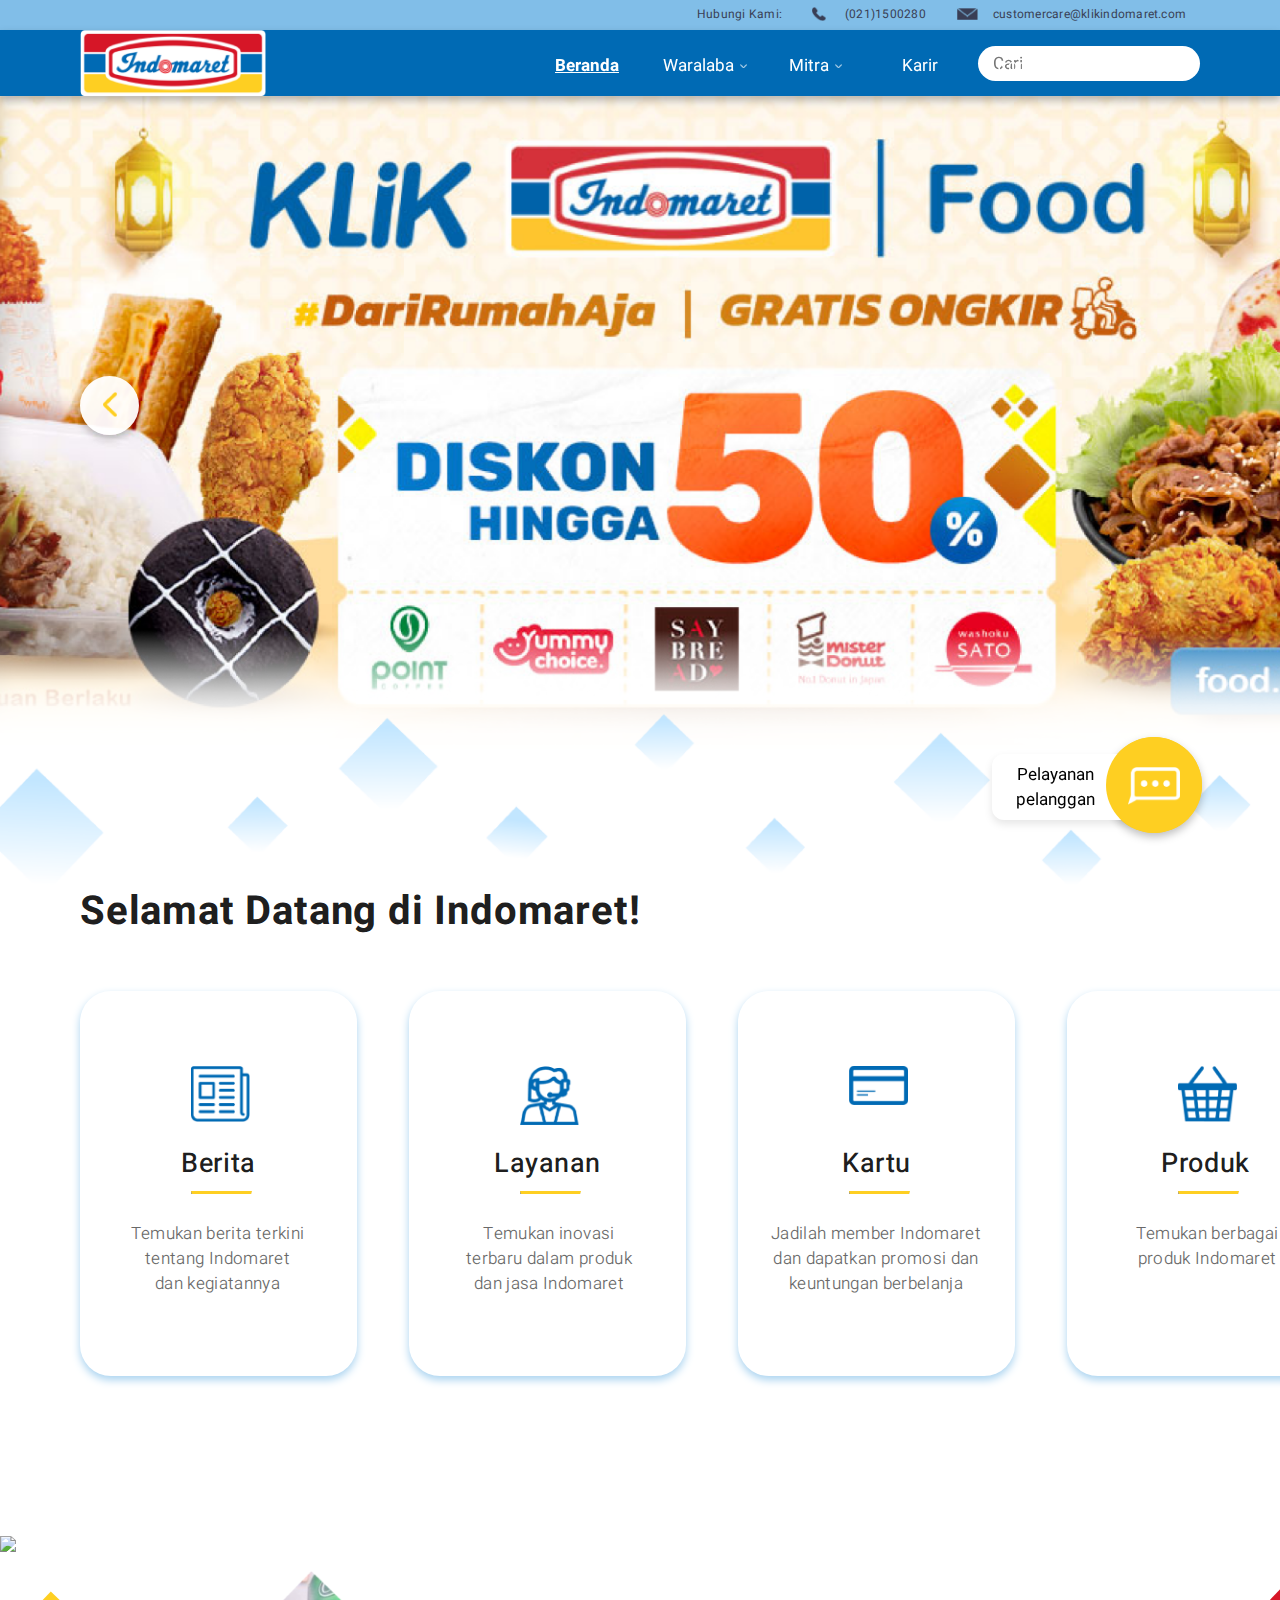
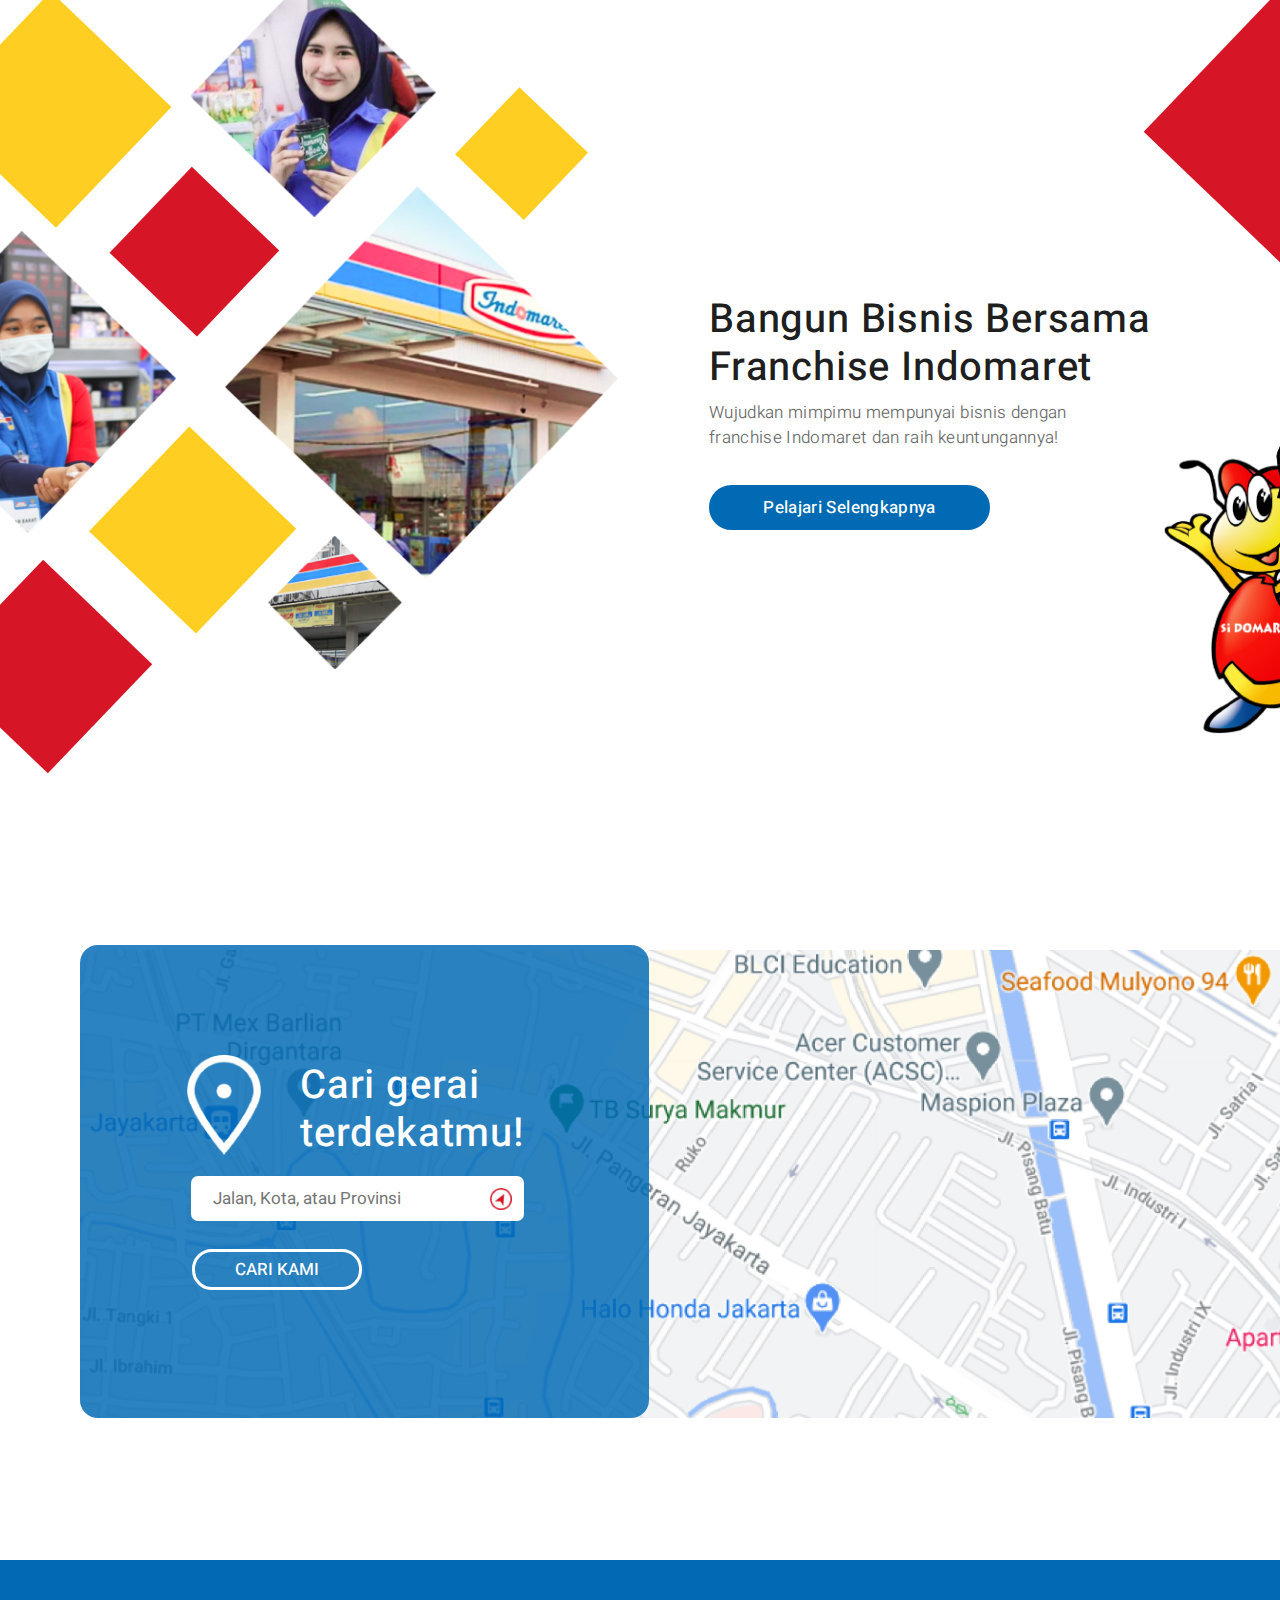
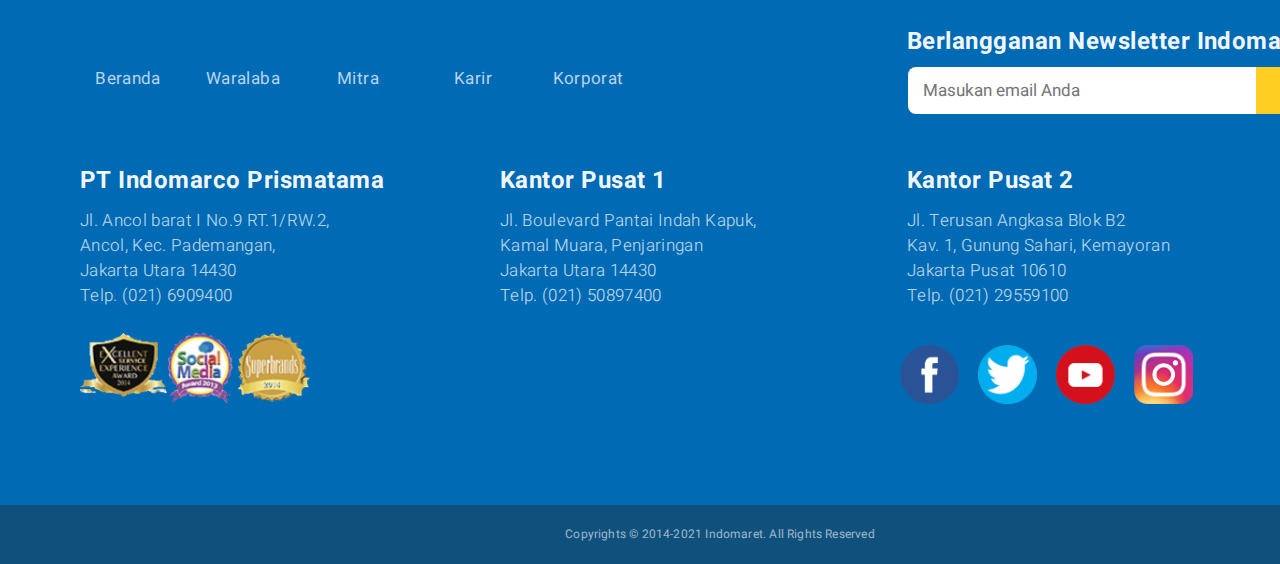
==== index.html @ 9b101db8 "Update index.html" ====
<!--Indomaret Website Group 1(Assignment2)-->
<!DOCTYPE html>
<html style="margin: 0;">
<head>
	<meta charset="utf-8">
	<link rel="preconnect" href="https://fonts.gstatic.com">
	<link href="https://fonts.googleapis.com/css2?family=Heebo:wght@300;400;500;700&display=swap" rel="stylesheet">
	<link rel="stylesheet" type="text/css" href="assets/global.css">
	<link rel="stylesheet" type="text/css" href="assets/beranda.css">
	<title>Indomaret</title>
</head>
<body style="margin: 0;">
<div class="parent">
	<nav>
		<div id="contact"><!--contact info-->
			<div>
				<p style="margin-right: 15px; width: 96px;">Hubungi Kami:</p>
				<img src="images/phone.png" alt="Telefon" id="phone"/>
				<p style="margin-right: 15px; width: 96px;">(021)1500280</p>
				<img src="images/email.png" alt="Surel" id="email"/>
				<p style="width: 207px;">customercare@klikindomaret.com</p>
			</div>
		</div>
		<div id="navigation"><!--main nav bar-->
			<a href="index.html"><img src="images/logo.png" alt="Logo Indomaret" id="logo"/></a>
			
			<div><!--Menu-->
				<div class="menu"><a href="index.html" class="current" style="margin-left: 0;">Beranda</a></div>
				
				<div class="menu" id="waralaba">
					<div class="square_waralaba">
						<span>Waralaba</span>
					</div>
					<span>Waralaba<img src="images/dropdown_arrow.png"/></span>
					<div class="menu_dropdown_waralaba">
						<div class="menu_drop"></div>
						<div class="menu_drop">Info<hr></div>
						<div class="menu_drop">Keuntungan<hr></div>
						<div class="menu_drop">Investasi<hr></div>
						<div class="menu_drop">Pendaftaran<hr></div>
						<div class="menu_drop" style="border-bottom: none">Testimoni</div>
						<div class="menu_drop"></div>
					</div>
				</div>

				<div class="menu" id="mitra">
					<div class="square_mitra">
						<span>Mitra</span>
					</div>
					<span>Mitra<img src="images/dropdown_arrow.png"/></span>
					<div class="menu_dropdown_mitra">
						<div class="menu_drop"></div>
						<div class="menu_drop">Pemasok<hr></div>
						<div class="menu_drop">Properti & Lokasi<hr></div>
						<div class="menu_drop">Sewa Teras<hr></div>
						<div class="menu_drop" style="border-bottom: none">Pendaftaran ATM</div>
						<div class="menu_drop"></div>
					</div>
				</div>
				
				<div class="menu" id="karir"><a href="karir.html">Karir</a></div>
				
				<div class="menu" id="korporat">
					<div class="square_korporat">
						<span>Korporat</span>
					</div>
					<span>Korporat<img src="images/dropdown_arrow.png"/></span>
					<div class="menu_dropdown_korporat">
						<div class="menu_drop"></div>
						<div class="menu_drop">Pusat Distribusi<hr></div>
						<div class="menu_drop">Gerai & Pemasaran<hr></div>
						<div class="menu_drop">Penghargaan<hr></div>
						<div class="menu_drop" style="border-bottom: none">Pendaftaran ATM</div>
						<div class="menu_drop"></div>
					</div>
				</div>
			</div>
		</div>
		<div id="search_container"><!--search bar-->
			<input type="text" placeholder="Cari">
			<button><img src="images/search.png" id="search"/></button>
		</div>
	</nav>

	<main>
		<section id="ads"><!--ad banner-->
			<img src="images/ads1.png" alt="Diskon klik food Indomaret" class="hero_banner"/>
			<div id="arrow_buttons">
				<button class="arrow"> 
					<span id="left_arrow">
						<img src="images/yellow_left_arrow.png"/>
						<img src="images/white_left_arrow.png" class="active_arrow" id="left"/>
					</span>
				</button>
				<button class="arrow">
					<span id="right_arrow">
						<img src="images/yellow_right_arrow.png"/>
						<img src="images/white_right_arrow.png" class="active_arrow" id="right"/>
					</span>
				</button>
			</div>
			<img src="images/home_bg.png" class="gradient_background"/>
		</section>

		<button id="pelayanan"><!--pelayanan pelanggan button-->
			<span id="circle"></span>
			<span id="circle"><img src="images/white_pelayanan.png"/><img src="images/yellow_pelayanan.png" id="active_pelayanan"/></span>
			<div id="rectangle"><span id="rectangle_text">Pelayanan pelanggan</span></div>
		</button>

		<section id="mid_menu">
			<h1>Selamat Datang di Indomaret!</h1>
		<div id="cards">
			<button class="cards" id="berita"><img src="images/berita.png"/><img src="images/white_berita.png"id="active_berita"/>  
				<h3>Berita</h3>
				<hr>
				<p>Temukan berita terkini tentang Indomaret dan kegiatannya</p>
			</button>
			<button class="cards" id="layanan"><img src="images/layanan.png"/><img src="images/white_layanan.png"id="active_layanan"/>
				<h3>Layanan</h3>
				<hr>
				<p>Temukan inovasi terbaru dalam produk dan jasa Indomaret</p>
			</button>
			<button class="cards" id="kartu"><img src="images/kartu.png"/><img src="images/white_kartu.png"id="active_kartu"/>
				<h3>Kartu</h3>
				<hr>
				<p>Jadilah member Indomaret dan dapatkan promosi dan keuntungan berbelanja</p>
			</button>
			<button class="cards" id="produk"><img src="images/produk.png"/><img src="images/white_produk.png"id="active_produk"/>
				<h3>Produk</h3>
				<hr>
				<p>Temukan berbagai produk Indomaret </p>
			</button>	
		</div>
		</section>

		<section id="franchise"><!--franchise with diamonds-->
			<div id="diamond_container">
				<img src="images/home_mid_bg.png" class="mid_gradient_background">
				<div class="yellow_box" id="one"></div>
				<img src="images/diamond_mbak.png" id="mbak"/>
				<div class="yellow_box" id="two"></div>
				<div class="red_box" id="one"></div>
				<img src="images/diamond_mask_mbak.png" id="mbak_mask"/>
				<img src="images/diamond_indomaret.png" id="indomaret"/>
				<div class="yellow_box" id="three"></div>
				<img src="images/diamond_indomaret_small.png" id="indomaret_small"/>
				<div class="red_box" id="two"></div>
				<img src="images/diamond_mask_dude.png" id="mask_dude"/>
				<img src="images/diamond_dude.png" id="dude"/>
				<div class="red_box" id="three"></div>
				<div class="yellow_box" id="four"></div>
				<img src="images/domar.png" id="domar"/>
			</div>
			<div id="bangun_bisnis">
				<h2>Bangun Bisnis Bersama Franchise Indomaret</h2>
				<p>Wujudkan mimpimu mempunyai bisnis dengan franchise Indomaret dan raih keuntungannya!</p>
				<button>Pelajari Selengkapnya</button>
			</div>
		</section>

		<section id="map"><!--cari gerai map-->
			<img src="images/cari_kami_map.png"/>
			<div id="cari_gerai">
				<img src="images/location_icon.png" id="location"/>
				<h2>Cari gerai<br> terdekatmu!</h2>
				<input type="text" placeholder="Jalan, Kota, atau Provinsi" id="cari_gerai_terdekatmu">
				<div id="hover_help">
					<button id="hover_location"><img src="images/red_location_icon.png" id="red_icon"/></button>
					<div class="bubble_chat">
						<div class="bubble">Klik untuk pakai lokasi Anda</div>
						<div class="pointer"></div>
					</div>
				</div>
				<button class="cari_kami">CARI KAMI</button>
			</div>
		</section>
	</main>

	<footer>
		<section>
			<span class="navifooter">Beranda</span>
			<span class="navifooter">Waralaba</span>
			<span class="navifooter">Mitra</span>
			<span class="navifooter">Karir</span>
			<span class="navifooter">Korporat</span> 
		</section>
		
		<section class="newsletter">
			<h4>Berlangganan Newsletter Indomaret</h4>	
			<input type="text" placeholder="Masukan email Anda" id="new_search">
			<button><img src="images/newsletter_arrow.png" id="new_search_arrow"/></button>
		</section>
		
		<section class="company">
			<div class="company_address">
				<h4>PT Indomarco Prismatama</h4>
				<p>Jl. Ancol barat I No.9 RT.1/RW.2, <br>
				Ancol, Kec. Pademangan, <br>
				Jakarta Utara 14430<br>
				Telp. (021) 6909400</p>
			</div>
			<div class="company_address">
				<h4>Kantor Pusat 1</h4>
				<p>Jl. Boulevard Pantai Indah Kapuk,<br> 
				Kamal Muara, Penjaringan<br> 
				Jakarta Utara 14430<br>
				Telp. (021) 50897400</p>
			</div>
			<div class="company_address">
				<h4>Kantor Pusat 2</h4>
				<p>Jl. Terusan Angkasa Blok B2<br> 
				Kav. 1, Gunung Sahari, Kemayoran<br>
				Jakarta Pusat 10610<br>
				Telp. (021) 29559100</p>
			</div>
		</section>

		<section class="awards">
			<img src="images/awards.png" alt="Indomaret Awards"/>
		</section>

		<section class="socmed">
			<a href="https://www.facebook.com/IndomaretMudahdanHemat/" target=”_blank”><img src="images/facebook.png"/></a>
			<a href="https://twitter.com/indomaret?lang=en" target=”_blank”><img src="images/twitter.png"/></a>
			<a href="https://www.youtube.com/channel/UCDfDwRm4uwDrym-dFgs7_EQ" target=”_blank”><img src="images/youtube.png"/></a>
			<a href="https://www.instagram.com/indomaret/?hl=en" target=”_blank”><img src="images/instagram.png"/></a>
		</section>

		<section class="copyright">
			<div id="copyright_words">Copyrights © 2014-2021 Indomaret. All Rights Reserved</div>
		</section>	
	</footer>
</div>
</body>
</html>
---- assets/global.css ----
*{
	margin: 0;
	padding: 0;
	font-family: 'Heebo', sans-serif;
}

body{
	overflow-x: hidden;
}

.parent{
	width: 1440px;
	margin: 0;
	padding: 0;
}

main{
	margin: 0;
	margin-top: 96px;
	width: 100%;
}

button{ 
	border: none; 
	background-color: Transparent;
    background-repeat: no-repeat;
}

h1{
	font-weight: 700;
	color: rgba(0, 0, 0, 0.9);
	font-size: 40px;
	line-height: 59px;
	letter-spacing: 0.02em;
}

h2{
	font-weight: 500;
	color: rgba(0, 0, 0, 0.9);
	font-size: 40px;
	line-height: 48px;
	letter-spacing: 0.02em;
}

h3{
	font-weight: 500;
	color: rgba(0, 0, 0, 0.9);
	font-size: 27px;
	line-height: 40px;
	letter-spacing: 0.02em;
}

h4{
	font-weight: 700;
	color: rgba(255, 255, 255, 0.94);
	font-size: 24px;
	line-height: 35px;
	letter-spacing: 0.02em;
}

p{
	font-weight: 300;
	color: #696969;
	font-size: 17px;
	line-height: 25px;
	letter-spacing: 0.02em;
}

nav{
	position: fixed;
	top: 0;
	height: 96px;
	width: 100%;
	z-index: 6;
}

#contact{
	margin-right: 63px;
	width: 100%;
	height: 30px;
	background-color: #81BEE8;
}

#contact div{
	float: right;
}

#contact p{
	line-height: 17.63px;
	float: left;
	font-size: 12px;
	letter-spacing: 2%;
	font-weight: 400;
	color: #393E55;
	margin-top: 6px;
	margin-right: 80px;
	display: inline-block;
	margin-left: 15px;
}

#contact img{
	float: left;
}

#phone{
	width: 14px;
	padding: 4px;
	margin-top: 3px;
}

#email{
	width: 22px;
	margin-top: 7px;
}

#navigation{
	height: 66px;
	background-color: #006AB4;
	box-shadow: 0px 4px 8px rgba(0, 0, 0, 0.25);
}

#navigation img#logo{
	height: 66px;
	margin-left: 80px;
	float: left;
}

#navigation div{
	position: relative;
	top: 4px;
	margin-left: 260px;
}

#navigation div div.menu a{
	height: 20px;
	text-align: center;
	color: #ffffff;
	font-size: 17px;
	font-weight: 400px;
	float: left;
	text-decoration: none;
	margin-left: 15px;
	width: 96px;
}

#navigation div div.menu span, div.square_waralaba span, div.square_mitra span, div.square_korporat span{
	height: 20px;
	text-align: center;
	color: #ffffff;
	font-size: 17px;
	font-weight: 400px;
	float: left;
	text-decoration: none;
	margin-left: 15px;
	width: 96px;
}

div#karir, #karir a{
	cursor: pointer;
}

#navigation div div.menu, div.square_waralaba span{
	position: absolute;
	top: 19px;
	left: 19px;
}

div.square_mitra span{
	position: absolute;
	top: 19px;
	left: -14px;
}

div.square_korporat span{
	position: absolute;
	top: 19px;
	left: -2px;
}

#navigation div div.menu{
	position: relative;
}

#navigation div span img{
	position: absolute;
    top: 11px;
    height: 3.8px;
    margin-left: 6px;
}

#navigation div div a.current{
	font-weight: 700;
	text-decoration: underline;
}

.menu_dropdown_waralaba{
	display: none;
	width: 207px;
	height: auto;
}

#waralaba:hover .menu_dropdown_waralaba{
	display: block;
	position: absolute;
	top: 30px;
	left: -443px;
}

.square_waralaba,.square_mitra,.square_korporat{
	display: none;
	background-color: #FECF22;
	border-radius: 22px 22px 0px 0px;
	width: 170px;
	height: 54px;
}

.square_mitra,.square_korporat{
	width: 133px;
}

#waralaba:hover .square_waralaba{
	display: block;
	position: absolute;
	top: -20px;
	left: -183px;
}

div.menu_drop{
	width: 163px;
	padding: 8px 22px 7px 22px;
	background-color: #ffffff;
	color: #10507D;
	font-weight: 400;
	font-size: 17px;
	cursor: pointer;
}

div.menu_drop hr{
	border-top: 0.75px solid rgba(0, 0, 0, 0.08);
	position: relative;
	top: 7px;
}

div.menu_drop:hover{
	background-color: #FECF22;
	color: #ffffff;
}

div.menu_drop:active{
	background-color: #DFB001;
	color: #ffffff;
}

div.menu_drop:first-child{
	padding: 0;
	height: 20px;
	width: 207px;
	border-bottom: none;
}

div.menu_drop:last-child{
	padding: 0;
	height: 23px;
	width: 207px;
	border-bottom: none;
}

div.menu_drop:first-child:hover{
	background-color: #ffffff;
}

div.menu_drop:first-child:active{
	background-color: #ffffff;
}

div.menu_drop:last-child:hover{
	background-color: #ffffff;
}

div.menu_drop:last-child:active{
	background-color: #ffffff;
}

.menu_dropdown_mitra{
	display: none;
}

#mitra:hover .menu_dropdown_mitra{
	display: block;
	position: absolute;
	top: 30px;
	left: -300px;
}

#mitra:hover .square_mitra{
	display: block;
	position: absolute;
	top: -20px;
	left: -40px;
}

.menu_dropdown_korporat{
	display: none;

}

#korporat:hover .menu_dropdown_korporat{
	display: block;
	position: absolute;
	top: 30px;
	left: -89px;
}

#korporat:hover .square_korporat{
	display: block;
	position: absolute;
	top: -20px;
	left: 171px;
}

input[type=text] {
  	float: right;
  	width: 207px;
  	height: 35px;
  	padding-left: 15px;
  	border: none;
  	border-radius: 18.5px;
  	color: #000000;
  	font-size: 17px;
  	margin-right: 80px;
	margin-top: -50px;
}

#search{
	float: right;
  	padding: 6px 22px;
 	top: 70px;
 	width: 15px;
  	border: none;
  	cursor: pointer;
  	z-index: 4;
  	margin-left: 1290px;
  	margin-top: -65px;
}

footer{
	background-color: #006AB4;
	width: 100%;
	height: 603px;
}

.navifooter:first-child{
	margin-left: 80px;
}

.navifooter{
	position: relative;
	display: inline-block;
	width: 96px;
	height: 25px;
	margin-left: 15px;
	font-weight: 400px;
	color: rgba(255, 255, 255, 0.72);
	font-size: 17px;
	text-align: center;
	letter-spacing: 0.02em;
	cursor: pointer;
}

.navifooter:hover{
	color: #FFFFFF
}
.navifooter:active{
	color: #FECF22;
 }

.newsletter{
	float: right;
	position: relative;
	margin-right: 8px;
}

.newsletter h4{
	margin-left: 95px;
}

.newsletter input[type=text]#new_search{
	margin-top: 8px;
	width: 429px;
	height: 47px;
	background: #FFFFFF;
	border-radius: 8px;
  	color: #000000;
  	font-size: 17px;
}

#new_search_arrow{
	position: relative;
	top: 8px;
	left: 444px;
	width: 22px;
	height: 14px;
	padding: 16px 37px 17px 37px;
	border-radius: 0px 8px 8px 0px;
	background: #FECF22;
	cursor: pointer;
}

.company{
	float: left;
	clear: both;
	margin-left: 80px;
}

.company_address{
	width: 392px;
	float: left;
	margin-left: 15px;
	margin-top: 120px;
}

.company_address:nth-child(1){
	margin-left: 0;
	width: 405px;
}

div.company_address p{
	color: rgba(255, 255, 255, 0.72);
	margin-top: 10px;
}

div.company_address h4{
	color: rgba(255, 255, 255, 0.94);
}

.awards img{
	height: 70px;
	margin-left: 80px;
}

.socmed{
	position: relative;
	left: 900px;
}

.socmed img{
	width: 59px;
}

.socmed a:nth-child(2),.socmed a:nth-child(3),.socmed a:nth-child(4){
	margin-left: 15px;
}

.copyright{
	background-color: #10507D;
	width: 100%;
}

#copyright_words{
	font-size: 12px;
	line-height: 18px;
	text-align: center;
	letter-spacing: 0.015em;
	color: rgba(255, 255, 255, 0.6);
	width: 100%;
	padding-top: 20px;
	padding-bottom: 21px;
}


#pelayanan{
	position: fixed;
	right: 100px;
	bottom: 80px;
	z-index: 5;
	cursor: pointer;
}

#pelayanan #circle{
	background-color: #FECF22;
	border-radius: 50%;
	display: inline-block; 
	height: 96px;
	width: 96px;
	position: absolute;
}

#pelayanan #circle:nth-child(1){
	top: -17px;
	left: 111px;
	z-index: 2;
	box-shadow: 0px 4px 8px rgba(0, 0, 0, 0.25);
}

#pelayanan #circle:nth-child(2){
	top: -17px;
	left: 111px;
	z-index: 4;
	display: inline-block; 
}

#pelayanan div#rectangle{
	z-index: 3;
	position: relative;
	border-radius: 12px;
	right: 3px;
	box-shadow: 0px 4px 8px rgba(0, 0, 0, 0.1);
	background-color: #ffffff;
	height: 66px;
	width: 185px;
}

#pelayanan span img{
	width: 52px;
	padding-top: 6.9px;
	padding-bottom: 6.9px;
	margin-top: 23px;
}

#pelayanan div span{
	font-weight: 400;
	font-size: 17px;
	letter-spacing: 2%;
	width: 87px;
	position: absolute;
	left: 20px;
	top: 8px;
}

#active_pelayanan{
	display: none;
}

#pelayanan:active #active_pelayanan{
	display: block;
	position: absolute;
	left: 22px;
	top: 0px;
}

#pelayanan:active #circle{
	background-color: #ffffff;
}

#pelayanan:active div#rectangle{
	background-color: #FECF22;
}

#pelayanan:active #rectangle_text{
	color: #ffffff;
}
---- assets/beranda.css ----
#ads img.hero_banner{
	width: 1440px;
}

#arrow_buttons{
	margin-top: -380px; 
	margin-left: 80px;
}

#ads button.arrow span{
	height: 59px;
	width: 59px;
	background-color: rgba(255, 255, 255, 0.95);
	box-shadow: 0px 4px 8px rgba(0, 0, 0, 0.25);
	border-radius: 50%;
	cursor: pointer;
}

#left_arrow{
	float: left;
}

#right_arrow{
	float: right;
	margin-left: 1140px;
}

#ads button.arrow img.active_arrow{
	display: none;
	margin-top: 16px;
	width: 14px;
	height: 25px;
}

.active_arrow#left{
	margin-left: -15px;
}

.active_arrow#right{
	margin-left: -15px;
}

#ads button.arrow span:active{
	background-color: #FECF22;
}

#ads button.arrow span#left_arrow:active .active_arrow#left{
	display: block;
	margin-left: 23px;
	margin-top: -32px;
}

#ads button.arrow span#right_arrow:active .active_arrow#right{
	display: block;
	margin-left: 23px;
	margin-top: -32px;
}

#ads button span img{
	margin-top: 16px;
	width: 14px;
	height: 25px;
}

#ads img.gradient_background{
	width: 1440px;
	position: absolute;
	top: 630px;
	left: 0;
	z-index: 3;
}

#mid_menu{
	margin-top: 450px;
	margin-left: 80px;
}

#cards{
	position: relative;
	margin-top: 50px;
}

#mid_menu h1{
	position: relative;
	z-index: 4;
	margin-top: -10px;
}

.cards:first-child{
	margin-left: 0;
}

.cards{
	width: 277px;
	height: 385px;
	background: #FFFFFF;
	box-shadow: 0px 4px 8px rgb(169, 211, 240);
	border-radius: 31px;
	margin-left: 48px;
	cursor: pointer;
}

.cards img{
	position: absolute;
	width: 59.05px;
	top: 75.27px;
	margin-left: -28px;
}

#active_berita,#active_layanan,#active_kartu,#active_produk{
	display: none;
	margin-left: 110px;
}

#cards button.cards hr{
	border-top: #FECF22 3px solid;
	border-bottom: 0px;
	width: 59px;
	position: absolute;
	top: 200px;
	margin-left: 111px;
}

.cards h3{
	margin-top: -40px;
}

.cards p{
	position: absolute;
	top: 230px;
	width: 180px;
	padding-left: 50px;
	padding-right: 50px;
}

.cards:nth-child(1) p{
	width: 175px;
}

.cards:nth-child(3) p{
	width: 220px;
	padding-left: 28px;
	padding-right: 28px;
}

.cards:hover{
	box-shadow: 0px 6px 12px rgb(169, 211, 240);
}

.cards:active h3{
	color: #FFFFFF;
}

.cards:active{
	background: #006AB4;
}

#berita:active #active_berita{
	display: block;
}

#layanan:active #active_layanan{
	display: block;
}

#kartu:active #active_kartu{
	display: block;
}

#produk:active #active_produk{
	display: block;
}

.cards:active p{
	color: #FFFFFF;
}

.cards:active div h3{
	color: #FFFFFF;
}

#franchise{
	margin-top: 40px;
}

#diamond_container{
	position: relative;
}

.mid_gradient_background{
	position: absolute;
	top: 120px;
	width: 100%;
}

div.yellow_box{
	position: absolute;
	background-color: #FECF22;
	transform: rotate(-46.26deg);
}

div.red_box{
	position: absolute;
	background-color: #D61627;
	transform: rotate(-46.26deg);
}

div.yellow_box#one{
	top: 210px;
	left: -30px;
	width: 167.23px;
	height: 167.4px;
}

img#mbak{
	position: absolute;
	left: 190px;
	top: 155px;
	width: 246px;
	height: 246px;
}

div.yellow_box#two{
	top: 290px;
	left: 475px;
	width: 93.39px;
	height: 94.86px;
}

div.red_box#one{
	top: 375px;
	left: 135px;
	width: 119.3px;
	height: 121.45px;
}

img#mbak_mask{
	position: absolute;
	left: 0px;
	top: 415px;
	height: 302px;
}

img#indomaret{
	position: absolute;
	left: 225px;
	top: 370px;
	height: 393px;
}

div.yellow_box#three{
	top: 640px;
	left: 120px;
	width: 145.31px;
	height: 147.75px;
}

img#indomaret_small{
	position: absolute;
	left: 268px;
	top: 720px;
	height: 133px;
}

div.red_box#two{
	left: -30px;
	top: 775px;
	width: 151.03px;
	height: 151.03px;
}

img#mask_dude{
	position: absolute;
	right: 0px;
	top: 28px;
	height: 200px;
}

img#dude{
	position: absolute;
	right: 0px;
	top: 400px;
	height: 317px;
}

div.red_box#three{
	position: absolute;
	width: 228.55px;
	height: 228.55px;
	right: 20px;
	top: 198px;
}


div.yellow_box#four{
	width: 167.23px;
	height: 167.4px;
	position: absolute;
	right: 0px;
	top: 720px;
}

img#domar{
	position: absolute;
	right: 70px;
	top: 610px;
	height: 307.43px;
}

#bangun_bisnis{
	position: relative;
	margin-left: 709px;
	top: 480px;
}

#bangun_bisnis h2{
	width: 480px;
}

#bangun_bisnis p{
	margin-top: 8px;
	width: 400px;
}

#bangun_bisnis button{
	background-color: #006AB4;
	border: 3px solid #006AB4;
	box-sizing: border-box;
	width: 281px;
	height: 45px;
	border-radius: 22.5px;
	margin-top: 35px;
	font-weight: 500;
	font-size: 17px;
	line-height: 25px;
	text-align: center;
	color: #FFFFFF;
	letter-spacing: 0.02em;
	cursor: pointer;
}

#bangun_bisnis button:hover{
	background-color: #FFFFFF;
	border: 3px solid #006AB4;
	color: #006AB4;
}

#bangun_bisnis button:active{
	background-color: #10507D;
	border: none;
	color: #ffffff;
}

#map{
	float: left;
	margin-left: 80px;
	margin-top: 900px;
}

#map img{
	width: 1265px;
}

#cari_gerai{
	background-color: rgba(0, 106, 180, 0.83);
	border-radius: 18px;
	width: 569px;
	height: 473px;
	position: relative;
	top: -480px;
}

img#location{
	width: 74px;
	margin-top: 110px;
	margin-left: 107px;
}

#cari_gerai h2{
	color: #FFFFFF;
	margin-top: -100px;
	margin-left: 220px;
}

input[type=text]#cari_gerai_terdekatmu{
  	width: 311px;
	height: 45px;
  	padding-left: 22px;
  	border: none;
  	border-radius: 7px;
  	color: #000000;
  	font-size: 17px;
  	position: relative;
  	margin-top: 18px;
  	left: -45px;
}

#hover_help{
	width: 25px;
	position: relative;
	left: 410px;
	top: 32px;
}

#hover_location img{
	width: 22px;
	cursor: pointer;
	position: absolute;
	top: -2px;
}

.bubble_chat{
	visibility: hidden;
	position: absolute;
	left: -14px;
	top: -45px;
}

.bubble{
	background-color: #FECF22;
 	border-radius: 7px;
 	width: 185px;
	padding-top: 4px;
	padding-bottom: 4px;
	color: rgba(0, 0, 0, 0.9);
	font-weight: 400;
	font-size: 12px;
	line-height: 18px;
	letter-spacing: 0.02em;
	text-align: center;
}

.pointer{
	width: 21px;
	height: 22px;
	width: 0; 
  	height: 0; 
  	border-left: 8px solid transparent;
  	border-right: 8px solid transparent;
  	border-top: 14px solid #FECF22;
  	margin-left: 18px;
}

#hover_help:hover .bubble_chat{
	visibility: visible;
}

button.cari_kami{
	border: 3px solid #FFFFFF;
	box-sizing: border-box;
	border-radius: 20px;
	box-sizing: border-box;
	width: 170px;
	height: 41px;
	font-weight: 500;
	font-size: 17px;
	line-height: 25px;
	text-align: center;
	color: #FFFFFF;
	cursor: pointer;
	margin-left: 112px;
	margin-top: 28px;
}

button.cari_kami:hover{
	background: #FFFFFF;
	border: none;
	color: #006AB4;
}

button.cari_kami:active{
	background: #10507D;
	border: 3px solid #FFFFFF;
	color: #ffffff;
}

footer{
	margin-top: 1510px;
}

.navifooter{
	top: -232px;
}

.company{
	margin-top: -370px;
}

.awards img{
	margin-top: 10px;
}

.newsletter{
	top: -299px;
}

.socmed{
	top: -68px;
}

.copyright{
	margin-top: 26px;
}
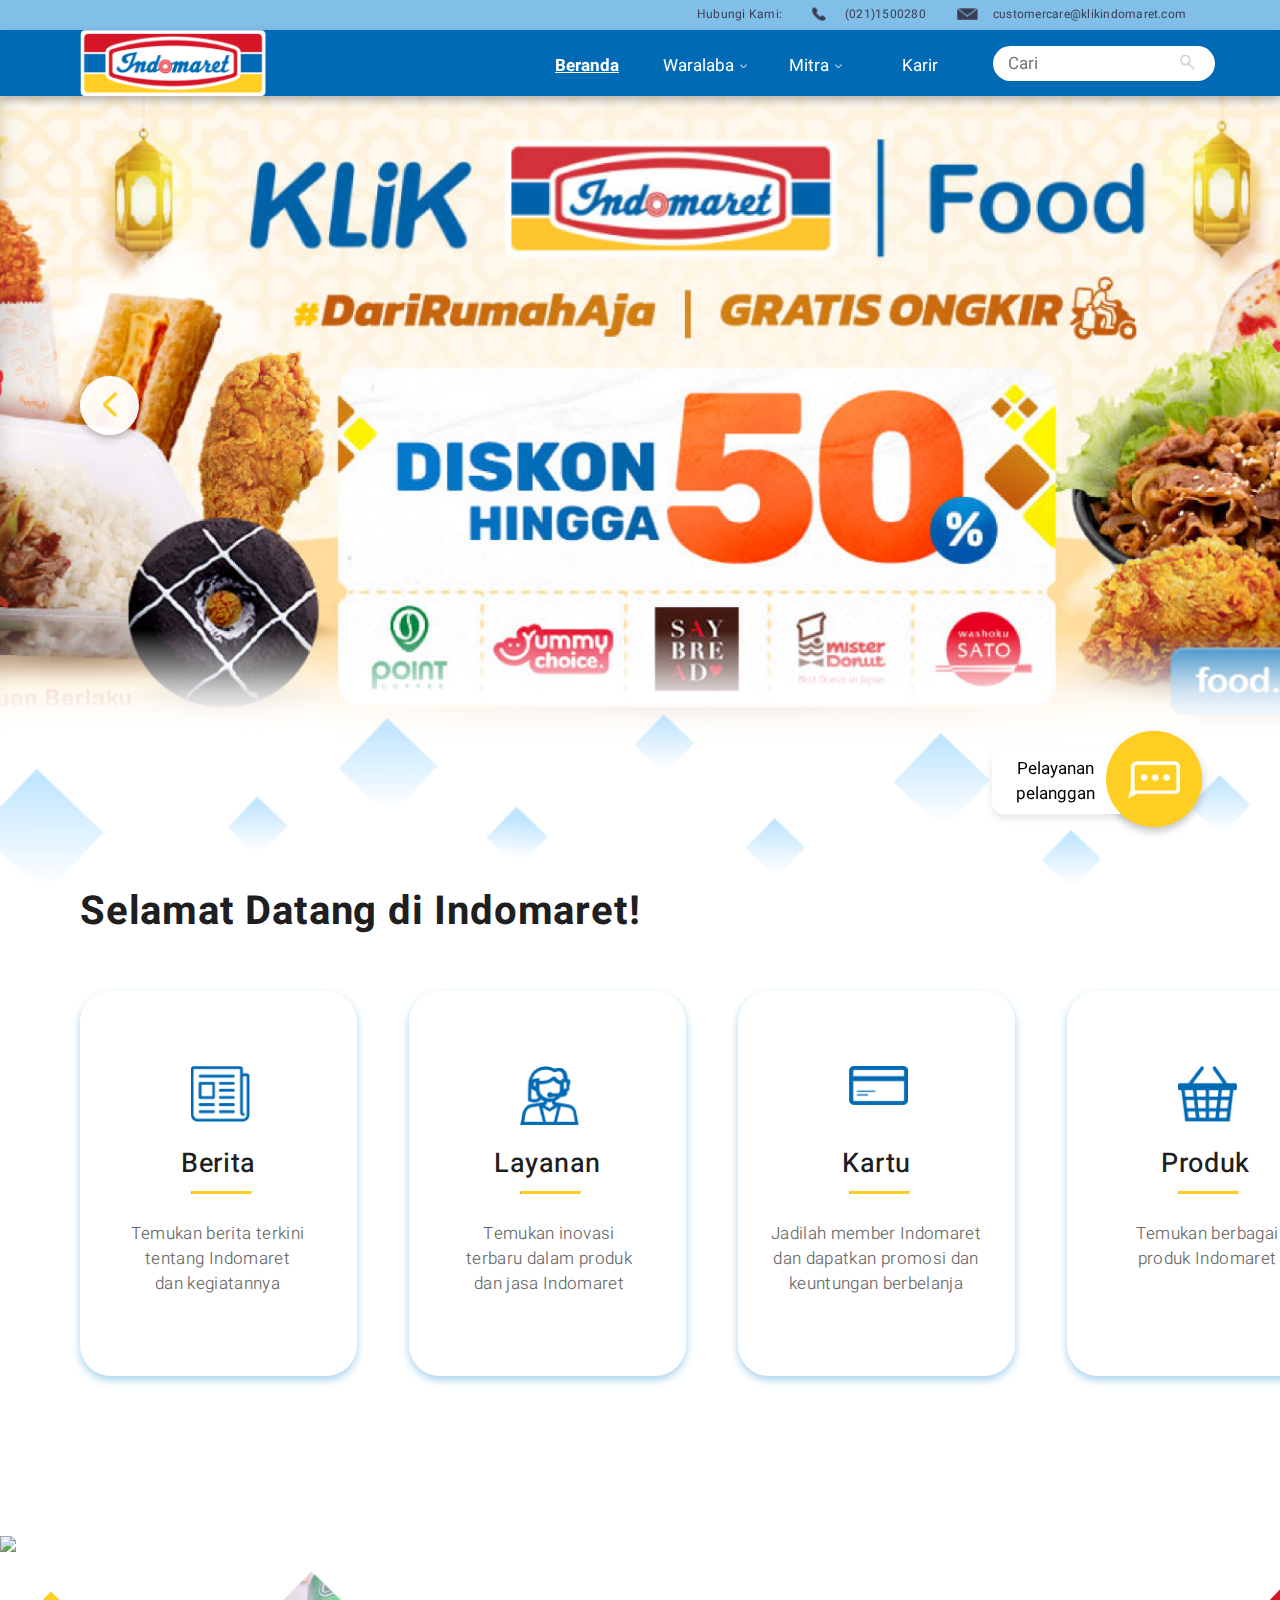
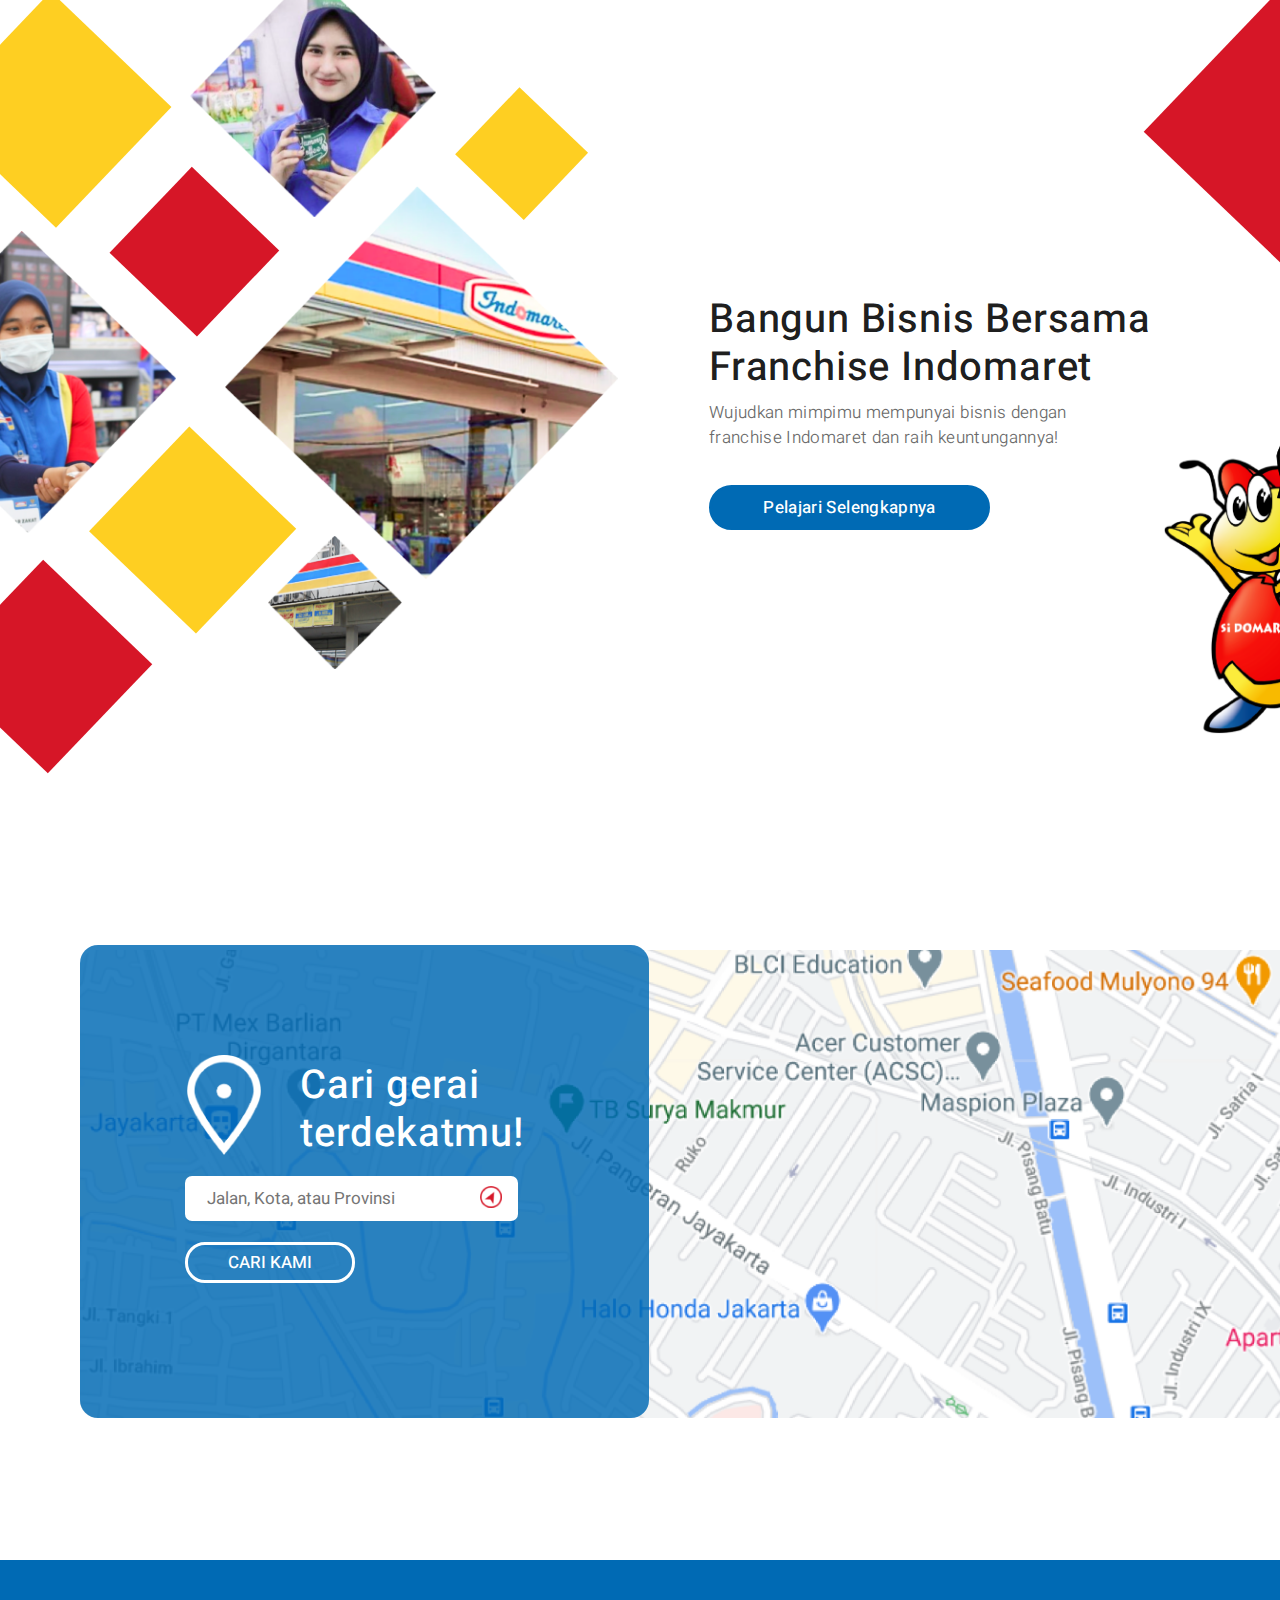
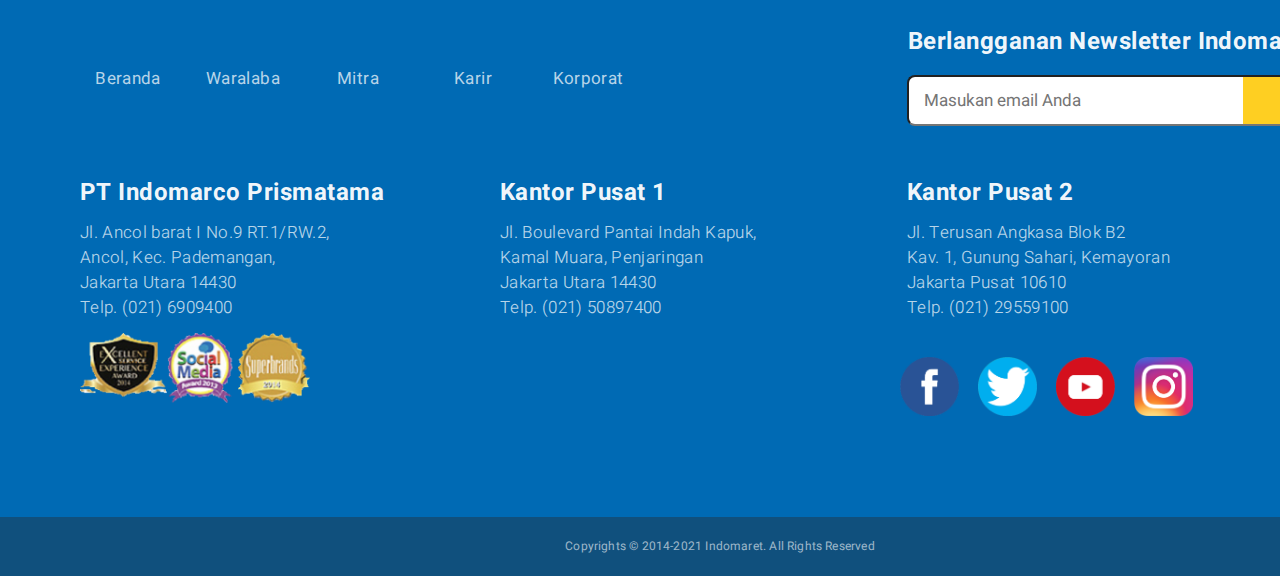
==== commit 866243df: "update global.css,index and karir.html" ====
--- a/index.html
+++ b/index.html
@@ -103,9 +103,9 @@
 		</section>
 
 		<button id="pelayanan"><!--pelayanan pelanggan button-->
-			<span id="circle"></span>
-			<span id="circle"><img src="images/white_pelayanan.png"/><img src="images/yellow_pelayanan.png" id="active_pelayanan"/></span>
-			<div id="rectangle"><span id="rectangle_text">Pelayanan pelanggan</span></div>
+			<span class="circle"></span>
+			<span class="circle"><img src="images/white_pelayanan.png" alt="ikon chat"/><img src="images/yellow_pelayanan.png" id="active_pelayanan"/></span>
+			<span id="rectangle"><span id="rectangle_text">Pelayanan pelanggan</span></span>
 		</button>
 
 		<section id="mid_menu">
--- a/assets/global.css
+++ b/assets/global.css
@@ -318,8 +318,16 @@
 	left: 171px;
 }
 
-input[type=text] {
-  	float: right;
+#search_container{
+	position: relative;
+	float: right;
+	width: 207px;
+  	height: 35px;
+  	margin-right: 80px;
+  	top: -50px;
+}
+
+#search_container input[type=text] {
   	width: 207px;
   	height: 35px;
   	padding-left: 15px;
@@ -327,20 +335,17 @@
   	border-radius: 18.5px;
   	color: #000000;
   	font-size: 17px;
-  	margin-right: 80px;
-	margin-top: -50px;
 }
 
 #search{
-	float: right;
   	padding: 6px 22px;
  	top: 70px;
  	width: 15px;
   	border: none;
   	cursor: pointer;
-  	z-index: 4;
-  	margin-left: 1290px;
-  	margin-top: -65px;
+  	position: absolute;
+  	left: 165px;
+  	top: 3px;
 }
 
 footer{
@@ -377,27 +382,27 @@
 .newsletter{
 	float: right;
 	position: relative;
-	margin-right: 8px;
 }
 
 .newsletter h4{
-	margin-left: 95px;
+	margin-left: 1px;
 }
 
 .newsletter input[type=text]#new_search{
 	margin-top: 8px;
-	width: 429px;
+	width: 414px;
 	height: 47px;
 	background: #FFFFFF;
 	border-radius: 8px;
   	color: #000000;
   	font-size: 17px;
+  	padding-left: 15px;
 }
 
 #new_search_arrow{
 	position: relative;
-	top: 8px;
-	left: 444px;
+	top: 18px;
+	left: -101px;
 	width: 22px;
 	height: 14px;
 	padding: 16px 37px 17px 37px;
@@ -467,7 +472,6 @@
 	padding-bottom: 21px;
 }
 
-
 #pelayanan{
 	position: fixed;
 	right: 100px;
@@ -476,7 +480,7 @@
 	cursor: pointer;
 }
 
-#pelayanan #circle{
+#pelayanan .circle{
 	background-color: #FECF22;
 	border-radius: 50%;
 	display: inline-block; 
@@ -485,21 +489,22 @@
 	position: absolute;
 }
 
-#pelayanan #circle:nth-child(1){
+#pelayanan .circle:nth-child(1){
 	top: -17px;
 	left: 111px;
 	z-index: 2;
 	box-shadow: 0px 4px 8px rgba(0, 0, 0, 0.25);
 }
 
-#pelayanan #circle:nth-child(2){
+#pelayanan .circle:nth-child(2){
 	top: -17px;
 	left: 111px;
 	z-index: 4;
 	display: inline-block; 
 }
 
-#pelayanan div#rectangle{
+#pelayanan span#rectangle{
+	display: inline-block;
 	z-index: 3;
 	position: relative;
 	border-radius: 12px;
@@ -517,7 +522,7 @@
 	margin-top: 23px;
 }
 
-#pelayanan div span{
+#pelayanan span span{
 	font-weight: 400;
 	font-size: 17px;
 	letter-spacing: 2%;
@@ -538,11 +543,11 @@
 	top: 0px;
 }
 
-#pelayanan:active #circle{
-	background-color: #ffffff;
-}
-
-#pelayanan:active div#rectangle{
+#pelayanan:active .circle{
+	background-color: #ffffff;
+}
+
+#pelayanan:active span#rectangle{
 	background-color: #FECF22;
 }
 
@@ -556,3 +561,7 @@
 
 
 
+
+
+
+
--- a/assets/beranda.css
+++ b/assets/beranda.css
@@ -1,5 +1,5 @@
 #ads img.hero_banner{
-	width: 1440px;
+	width: 100%
 }
 
 #arrow_buttons{
@@ -392,14 +392,14 @@
   	font-size: 17px;
   	position: relative;
   	margin-top: 18px;
-  	left: -45px;
+  	left: 105px;
 }
 
 #hover_help{
 	width: 25px;
 	position: relative;
-	left: 410px;
-	top: 32px;
+	left: 400px;
+	top: -33px;
 }
 
 #hover_location img{
@@ -458,8 +458,8 @@
 	text-align: center;
 	color: #FFFFFF;
 	cursor: pointer;
-	margin-left: 112px;
-	margin-top: 28px;
+	margin-left: 105px;
+	margin-top: -3px;
 }
 
 button.cari_kami:hover{
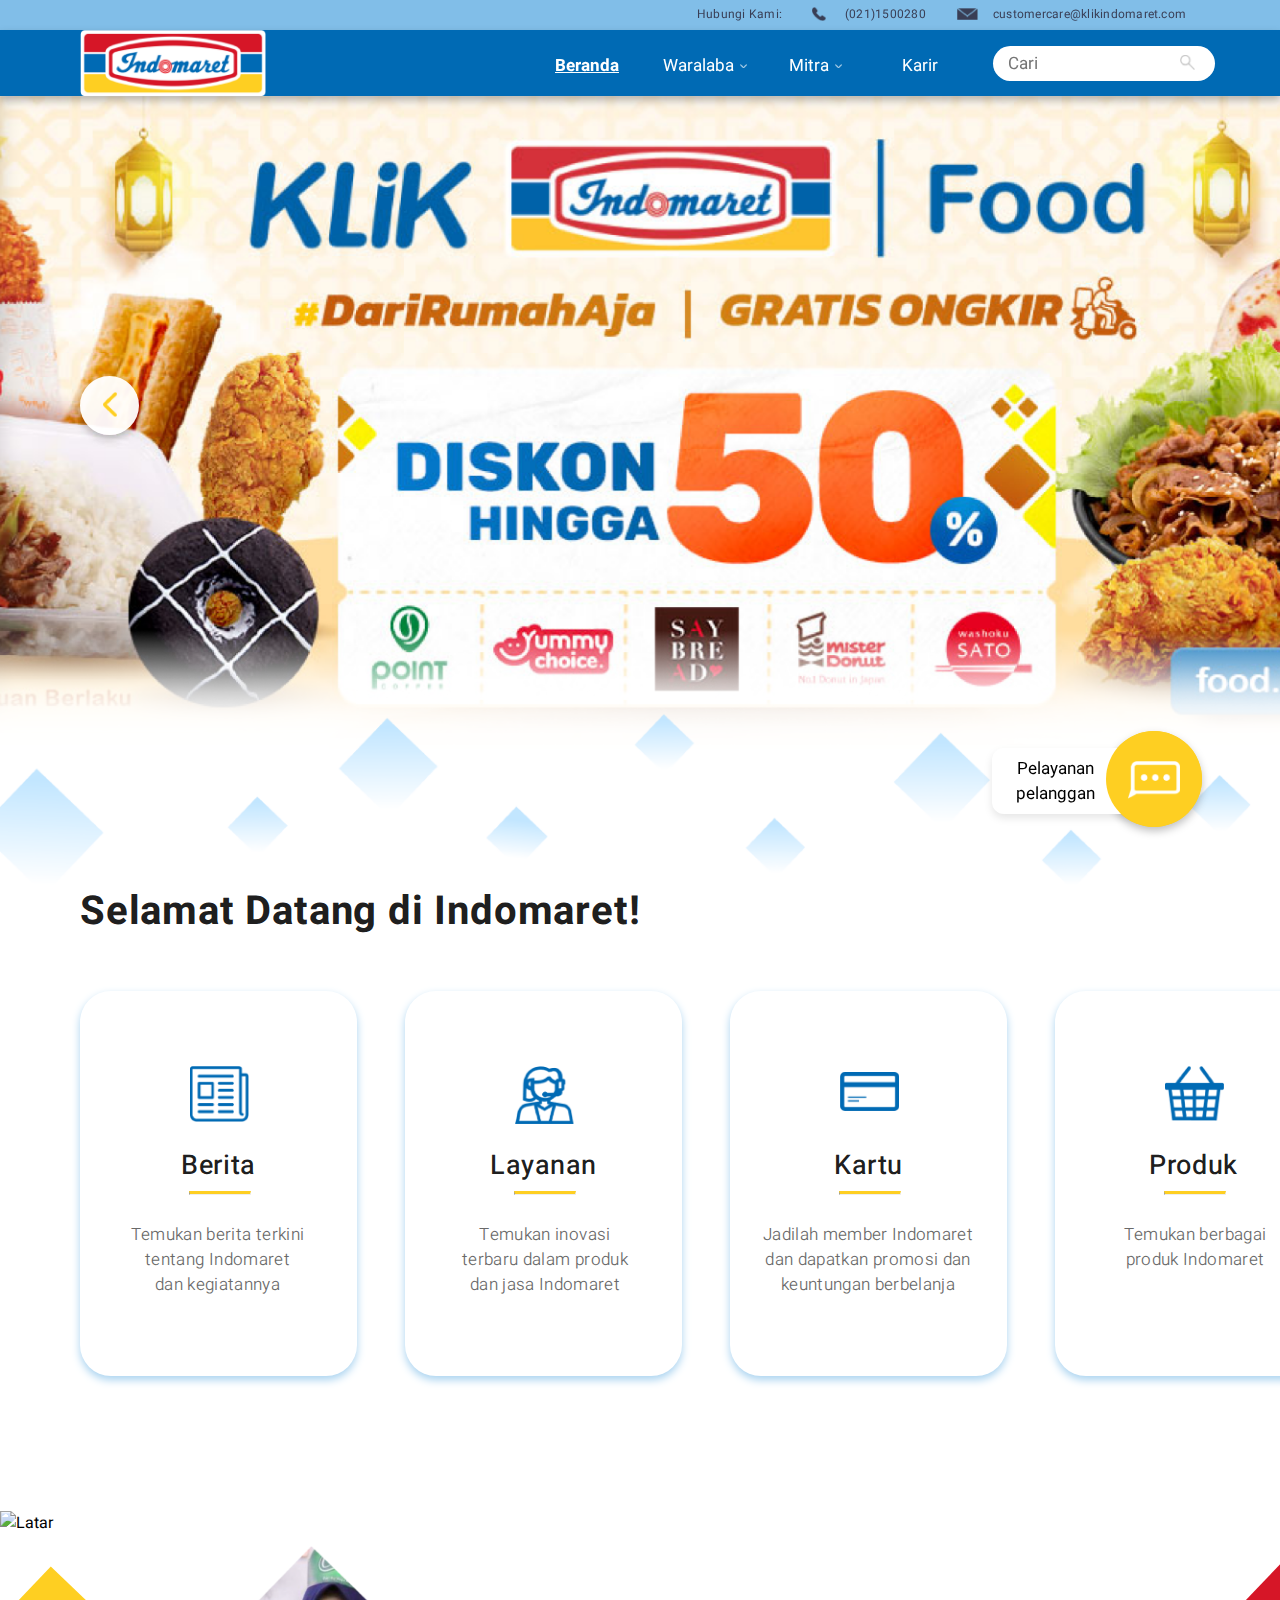
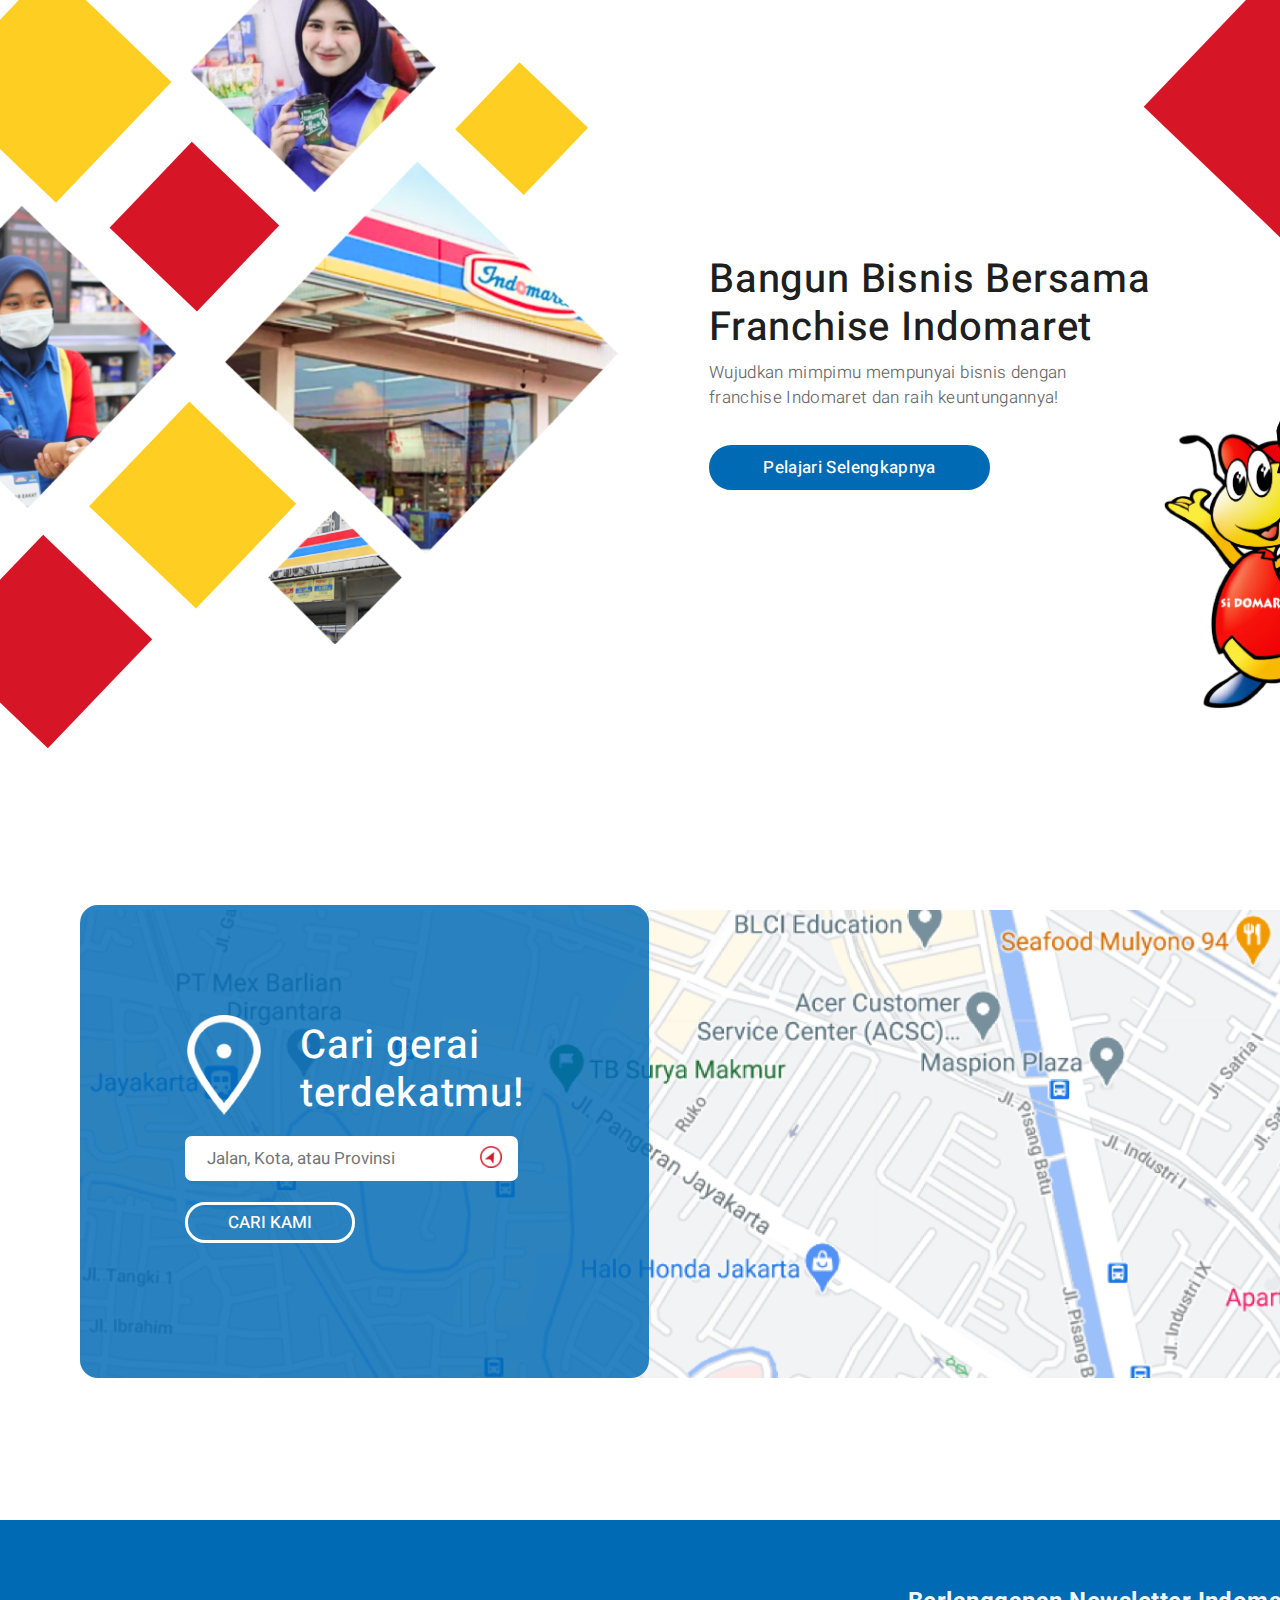
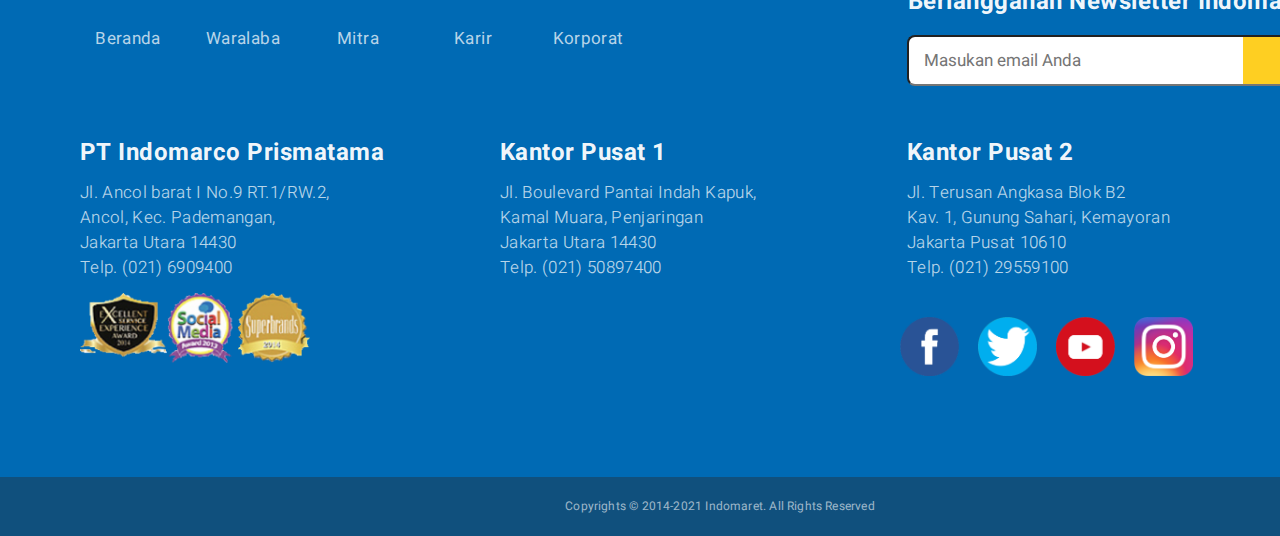
==== commit e858bef3: "change on beranda.css and index.html" ====
--- a/index.html
+++ b/index.html
@@ -31,7 +31,7 @@
 					<div class="square_waralaba">
 						<span>Waralaba</span>
 					</div>
-					<span>Waralaba<img src="images/dropdown_arrow.png"/></span>
+					<span>Waralaba<img src="images/dropdown_arrow.png" alt="Navigasi"/></span>
 					<div class="menu_dropdown_waralaba">
 						<div class="menu_drop"></div>
 						<div class="menu_drop">Info<hr></div>
@@ -64,7 +64,7 @@
 					<div class="square_korporat">
 						<span>Korporat</span>
 					</div>
-					<span>Korporat<img src="images/dropdown_arrow.png"/></span>
+					<span>Korporat<img src="images/dropdown_arrow.png" alt="Navigasi"/></span>
 					<div class="menu_dropdown_korporat">
 						<div class="menu_drop"></div>
 						<div class="menu_drop">Pusat Distribusi<hr></div>
@@ -78,7 +78,7 @@
 		</div>
 		<div id="search_container"><!--search bar-->
 			<input type="text" placeholder="Cari">
-			<button><img src="images/search.png" id="search"/></button>
+			<button><img src="images/search.png" id="search" alt="Cari"/></button>
 		</div>
 	</nav>
 
@@ -88,69 +88,85 @@
 			<div id="arrow_buttons">
 				<button class="arrow"> 
 					<span id="left_arrow">
-						<img src="images/yellow_left_arrow.png"/>
-						<img src="images/white_left_arrow.png" class="active_arrow" id="left"/>
+						<img src="images/yellow_left_arrow.png" alt="Panah Navigasi Kiri"/>
+						<img src="images/white_left_arrow.png" class="active_arrow" id="left" alt="Panah Navigasi Kiri"/>
 					</span>
 				</button>
 				<button class="arrow">
 					<span id="right_arrow">
-						<img src="images/yellow_right_arrow.png"/>
-						<img src="images/white_right_arrow.png" class="active_arrow" id="right"/>
+						<img src="images/yellow_right_arrow.png" alt="Panah Navigasi Kanan"/>
+						<img src="images/white_right_arrow.png" class="active_arrow" id="right" alt="Panah Navigasi Kanan"/>
 					</span>
 				</button>
 			</div>
-			<img src="images/home_bg.png" class="gradient_background"/>
+			<img src="images/home_bg.png" class="gradient_background" alt="Latar"/>
 		</section>
 
 		<button id="pelayanan"><!--pelayanan pelanggan button-->
 			<span class="circle"></span>
-			<span class="circle"><img src="images/white_pelayanan.png" alt="ikon chat"/><img src="images/yellow_pelayanan.png" id="active_pelayanan"/></span>
+			<span class="circle"><img src="images/white_pelayanan.png" alt="Ikon Chat"/><img src="images/yellow_pelayanan.png" id="active_pelayanan" alt="Ikon Chat"/></span>
 			<span id="rectangle"><span id="rectangle_text">Pelayanan pelanggan</span></span>
 		</button>
 
 		<section id="mid_menu">
 			<h1>Selamat Datang di Indomaret!</h1>
 		<div id="cards">
-			<button class="cards" id="berita"><img src="images/berita.png"/><img src="images/white_berita.png"id="active_berita"/>  
+			<div class="cards" id="berita">
+				<div class="image_container">
+					<img src="images/berita.png" alt="Ikon Berita"/>
+					<img src="images/white_berita.png" id="active_berita" alt="Ikon Berita"/>  
+				</div>
 				<h3>Berita</h3>
 				<hr>
 				<p>Temukan berita terkini tentang Indomaret dan kegiatannya</p>
-			</button>
-			<button class="cards" id="layanan"><img src="images/layanan.png"/><img src="images/white_layanan.png"id="active_layanan"/>
+			</div>
+			<div class="cards" id="layanan">
+				<div class="image_container">
+					<img src="images/layanan.png" alt="Ikon Layanan"/>
+					<img src="images/white_layanan.png" id="active_layanan" alt="Ikon Layanan"/>
+				</div>
 				<h3>Layanan</h3>
 				<hr>
 				<p>Temukan inovasi terbaru dalam produk dan jasa Indomaret</p>
-			</button>
-			<button class="cards" id="kartu"><img src="images/kartu.png"/><img src="images/white_kartu.png"id="active_kartu"/>
+			</div>
+			<div class="cards" id="kartu">
+				<div class="image_container">
+					<img src="images/kartu.png" alt="Ikon Kartu"/>
+					<img src="images/white_kartu.png" id="active_kartu" alt="Ikon Kartu"/>
+				</div>
 				<h3>Kartu</h3>
 				<hr>
 				<p>Jadilah member Indomaret dan dapatkan promosi dan keuntungan berbelanja</p>
-			</button>
-			<button class="cards" id="produk"><img src="images/produk.png"/><img src="images/white_produk.png"id="active_produk"/>
+			</div>
+			<div class="cards" id="produk">
+				<div class="image_container">
+					<img src="images/produk.png" alt="Ikon Produk"/>
+					<img src="images/white_produk.png" id="active_produk" alt="Ikon Produk"/>
+				</div>
 				<h3>Produk</h3>
 				<hr>
 				<p>Temukan berbagai produk Indomaret </p>
-			</button>	
+			</div>	
 		</div>
 		</section>
 
 		<section id="franchise"><!--franchise with diamonds-->
 			<div id="diamond_container">
-				<img src="images/home_mid_bg.png" class="mid_gradient_background">
+				<img src="images/home_mid_bg.png" class="mid_gradient_background" alt="Latar">
 				<div class="yellow_box" id="one"></div>
-				<img src="images/diamond_mbak.png" id="mbak"/>
+				<img src="images/diamond_mbak.png" id="mbak" alt="Sales Indomaret"/>
 				<div class="yellow_box" id="two"></div>
 				<div class="red_box" id="one"></div>
-				<img src="images/diamond_mask_mbak.png" id="mbak_mask"/>
-				<img src="images/diamond_indomaret.png" id="indomaret"/>
+				<img src="images/diamond_mask_mbak.png" id="mbak_mask" alt="Sales Indomaret"/>
+				<img src="images/diamond_indomaret.png" id="indomaret" alt="Gerai Indomaret"/>
 				<div class="yellow_box" id="three"></div>
-				<img src="images/diamond_indomaret_small.png" id="indomaret_small"/>
+				<img src="images/diamond_indomaret_small.png" id="indomaret_small" alt="Gerai Indomaret"/>
 				<div class="red_box" id="two"></div>
-				<img src="images/diamond_mask_dude.png" id="mask_dude"/>
-				<img src="images/diamond_dude.png" id="dude"/>
+				<img src="images/diamond_mask_dude.png" id="mask_dude" alt="Sales Indomaret"/>
+				<img src="images/diamond_dude.png" id="dude" alt="Sales Indomaret"/>
 				<div class="red_box" id="three"></div>
 				<div class="yellow_box" id="four"></div>
-				<img src="images/domar.png" id="domar"/>
+				<img src="images/domar.png" id="domar" alt="Domar"/>
 			</div>
 			<div id="bangun_bisnis">
 				<h2>Bangun Bisnis Bersama Franchise Indomaret</h2>
@@ -189,7 +205,7 @@
 		<section class="newsletter">
 			<h4>Berlangganan Newsletter Indomaret</h4>	
 			<input type="text" placeholder="Masukan email Anda" id="new_search">
-			<button><img src="images/newsletter_arrow.png" id="new_search_arrow"/></button>
+			<button><img src="images/newsletter_arrow.png" id="new_search_arrow" alt="Panah"/></button>
 		</section>
 		
 		<section class="company">
@@ -221,10 +237,10 @@
 		</section>
 
 		<section class="socmed">
-			<a href="https://www.facebook.com/IndomaretMudahdanHemat/" target=”_blank”><img src="images/facebook.png"/></a>
-			<a href="https://twitter.com/indomaret?lang=en" target=”_blank”><img src="images/twitter.png"/></a>
-			<a href="https://www.youtube.com/channel/UCDfDwRm4uwDrym-dFgs7_EQ" target=”_blank”><img src="images/youtube.png"/></a>
-			<a href="https://www.instagram.com/indomaret/?hl=en" target=”_blank”><img src="images/instagram.png"/></a>
+			<a href="https://www.facebook.com/IndomaretMudahdanHemat/" target=”_blank”><img src="images/facebook.png" alt="Facebook"/></a>
+			<a href="https://twitter.com/indomaret?lang=en" target=”_blank”><img src="images/twitter.png" alt="Twitter"/></a>
+			<a href="https://www.youtube.com/channel/UCDfDwRm4uwDrym-dFgs7_EQ" target=”_blank”><img src="images/youtube.png" alt="Youtube"/></a>
+			<a href="https://www.instagram.com/indomaret/?hl=en" target=”_blank”><img src="images/instagram.png" alt="Instagram"/></a>
 		</section>
 
 		<section class="copyright">
--- a/assets/beranda.css
+++ b/assets/beranda.css
@@ -97,37 +97,58 @@
 	box-shadow: 0px 4px 8px rgb(169, 211, 240);
 	border-radius: 31px;
 	margin-left: 48px;
+	float: left;
 	cursor: pointer;
 }
 
-.cards img{
-	position: absolute;
-	width: 59.05px;
-	top: 75.27px;
-	margin-left: -28px;
+.cards .image_container{
+	width: 59px;
+	height: 56px;
+	margin-left: 110px;
+	margin-top: 75px;
+}
+
+.cards .image_container img{
+	width: 59px;
+}
+
+.cards:nth-child(3) .image_container img{
+	padding-top: 6px;
 }
 
 #active_berita,#active_layanan,#active_kartu,#active_produk{
 	display: none;
-	margin-left: 110px;
-}
-
-#cards button.cards hr{
+	position: relative;
+	top: -65px;
+}
+
+#active_kartu{
+	padding-top: 6px;
+	padding-bottom: 11px;
+	position: relative;
+	top: -52px;
+}
+
+#active_produk{
+	top: -62px;
+}
+
+#cards div.cards hr{
 	border-top: #FECF22 3px solid;
-	border-bottom: 0px;
-	width: 59px;
-	position: absolute;
-	top: 200px;
-	margin-left: 111px;
+	width: 60px;
+	margin-top: 5px;
+	margin-left: 109px;
 }
 
 .cards h3{
-	margin-top: -40px;
+	margin-top: 24px;
+	width: 277px;
+	text-align: center;
 }
 
 .cards p{
-	position: absolute;
-	top: 230px;
+	text-align: center;
+	margin-top: 27px;
 	width: 180px;
 	padding-left: 50px;
 	padding-right: 50px;
@@ -185,10 +206,12 @@
 
 #diamond_container{
 	position: relative;
+	top: 400px;
 }
 
 .mid_gradient_background{
 	position: absolute;
+	left: 0;
 	top: 120px;
 	width: 100%;
 }
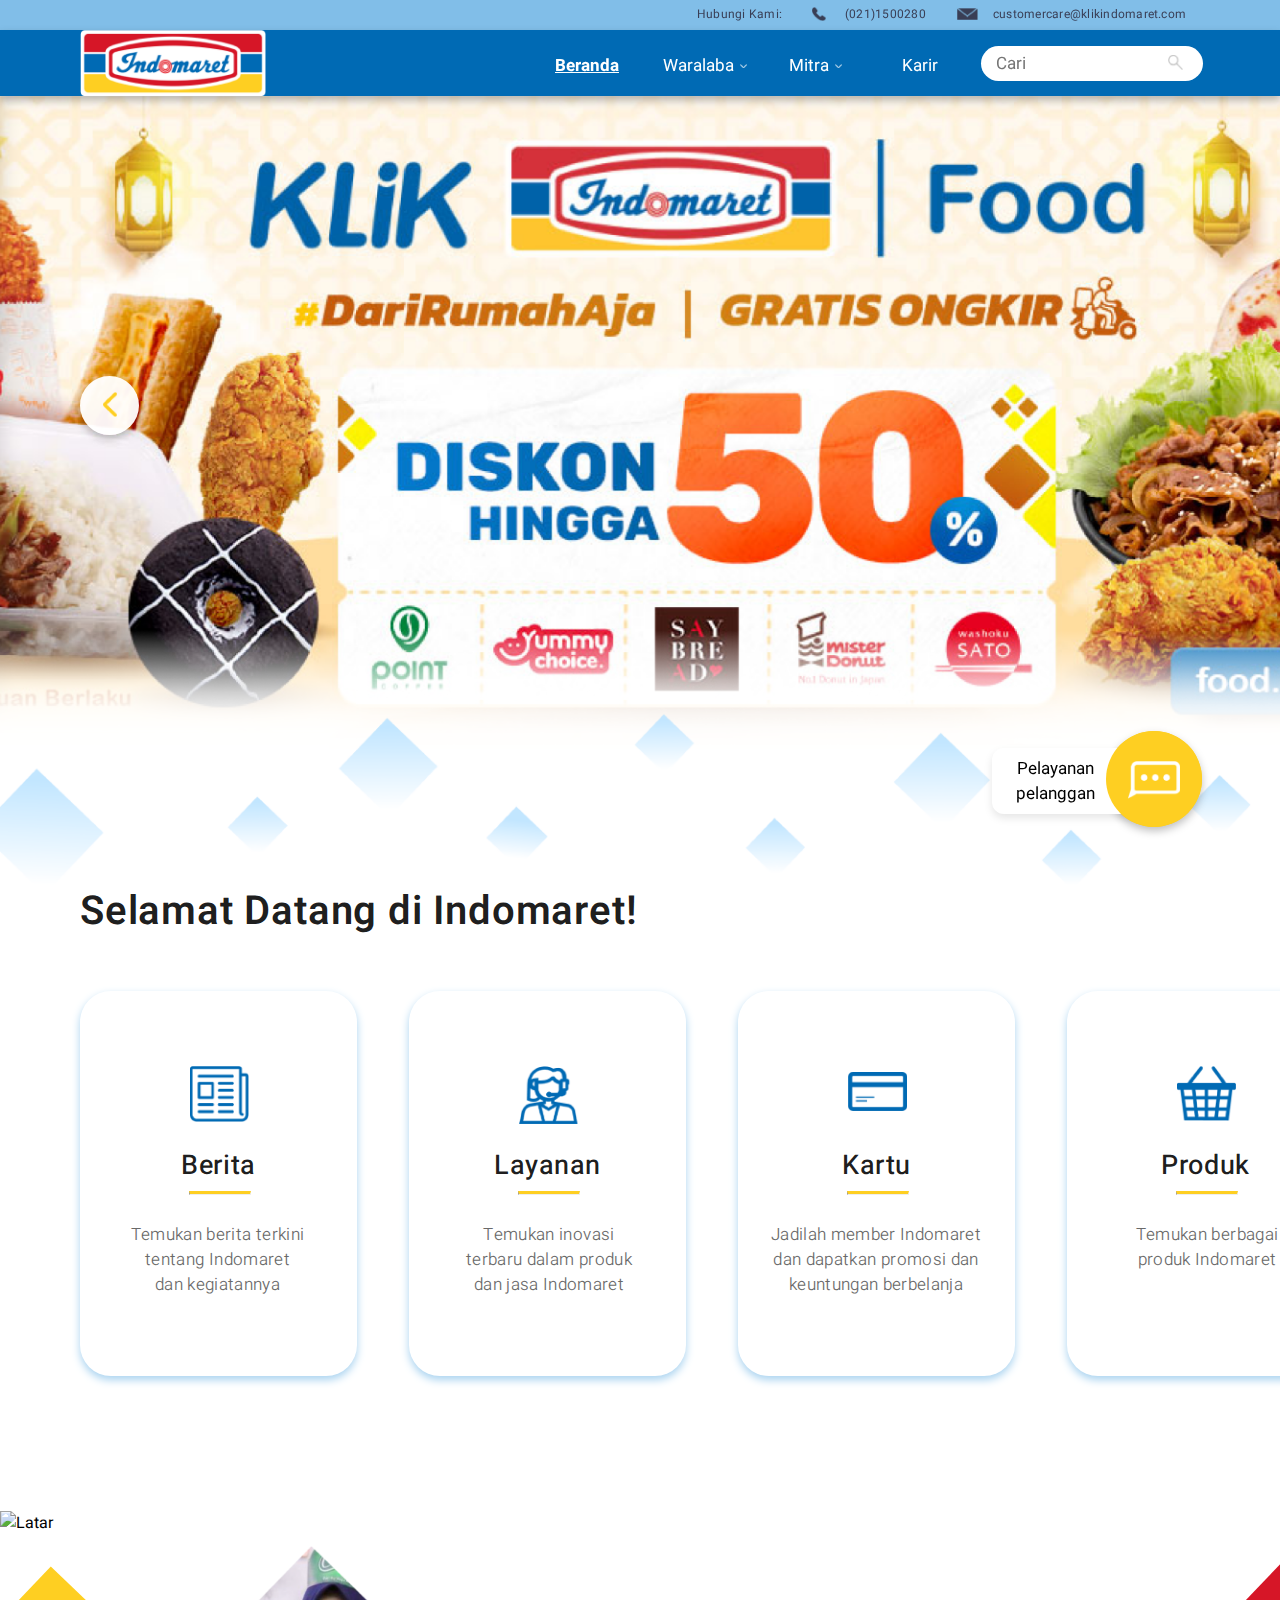
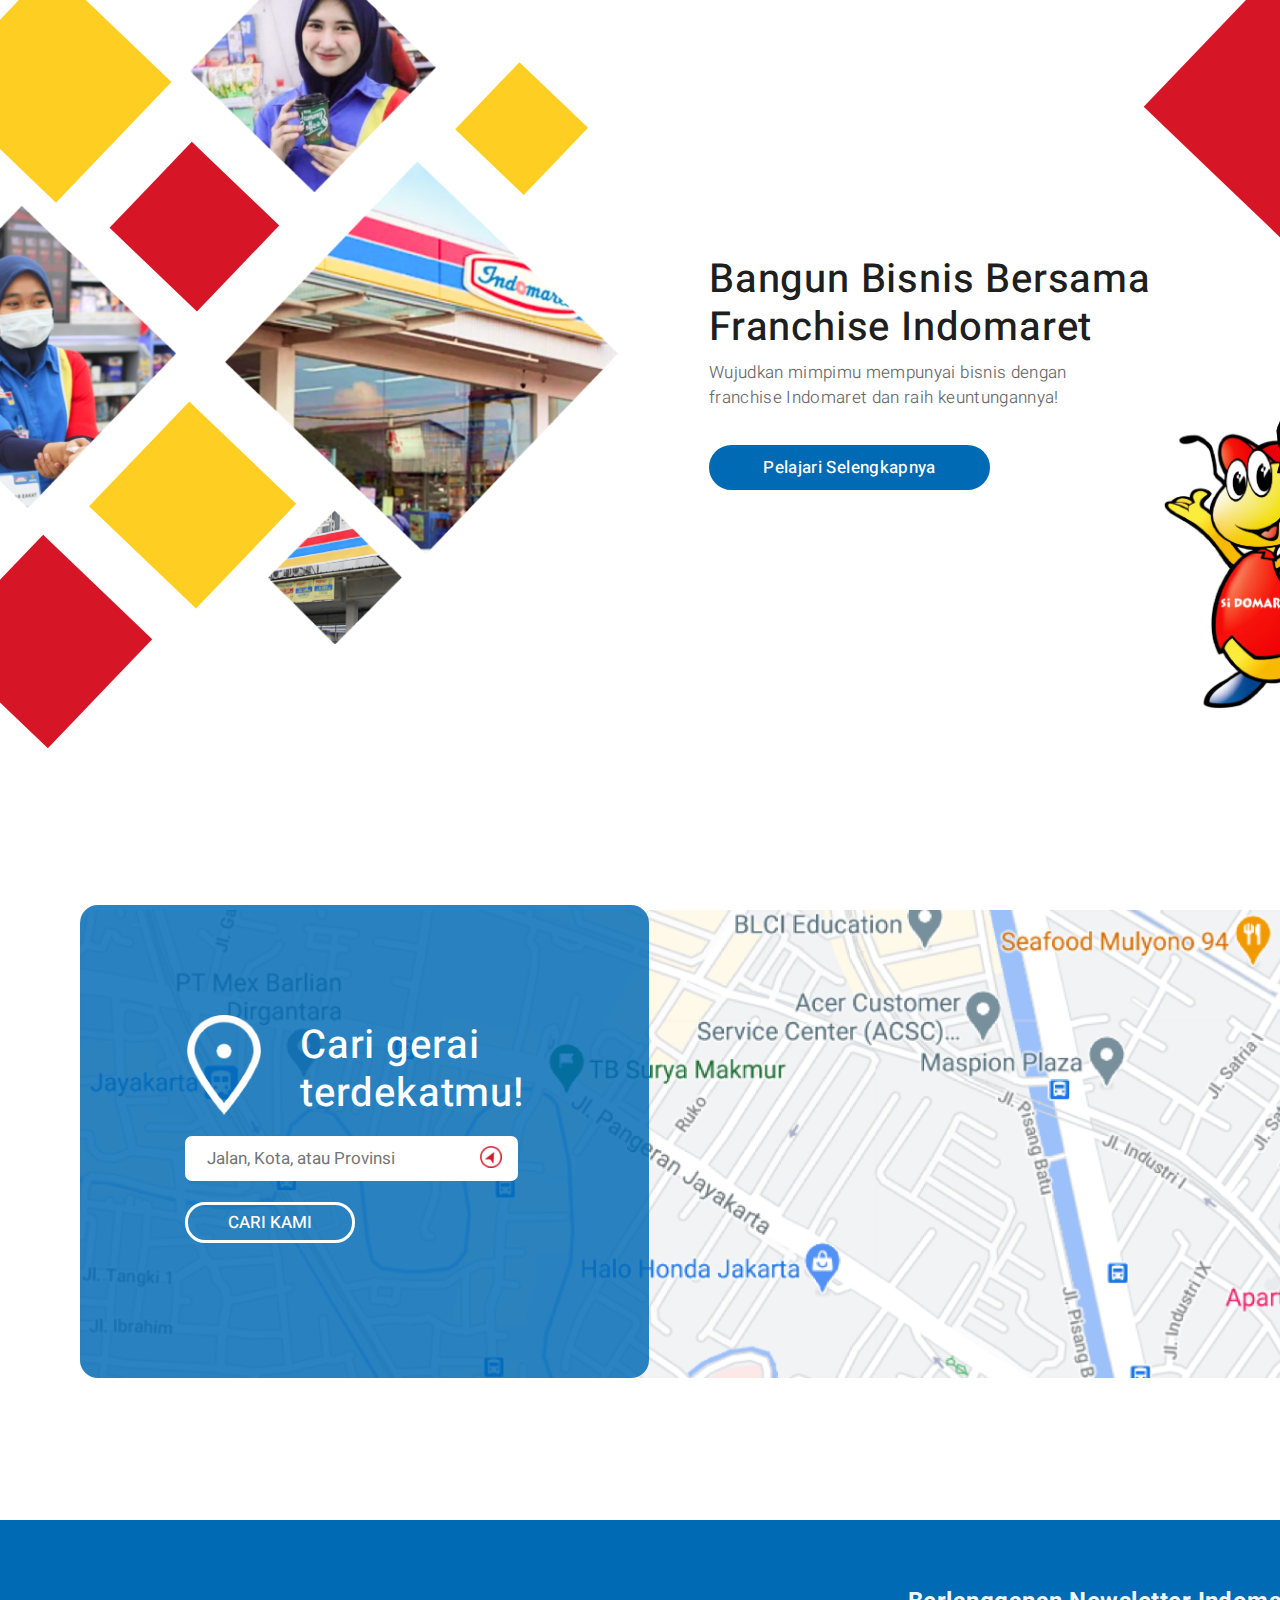
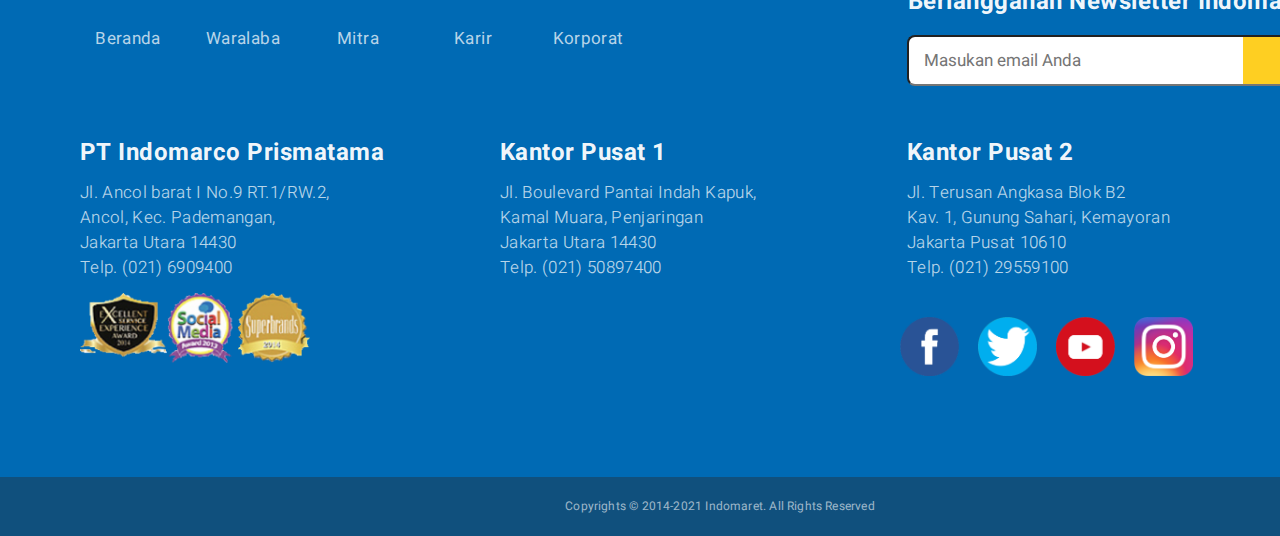
==== commit ce12d336: "upd index.html" ====
--- a/index.html
+++ b/index.html
@@ -4,7 +4,7 @@
 <head>
 	<meta charset="utf-8">
 	<link rel="preconnect" href="https://fonts.gstatic.com">
-	<link href="https://fonts.googleapis.com/css2?family=Heebo:wght@300;400;500;700&display=swap" rel="stylesheet">
+	<link href="https://fonts.googleapis.com/css2?family=Heebo:wght@300;400;500;600;700&display=swap" rel="stylesheet">
 	<link rel="stylesheet" type="text/css" href="assets/global.css">
 	<link rel="stylesheet" type="text/css" href="assets/beranda.css">
 	<title>Indomaret</title>
--- a/assets/global.css
+++ b/assets/global.css
@@ -9,7 +9,7 @@
 }
 
 .parent{
-	width: 1440px;
+	width: 100%;
 	margin: 0;
 	padding: 0;
 }
@@ -17,7 +17,7 @@
 main{
 	margin: 0;
 	margin-top: 96px;
-	width: 100%;
+	width: 1440px;
 }
 
 button{ 
@@ -27,7 +27,7 @@
 }
 
 h1{
-	font-weight: 700;
+	font-weight: 600;
 	color: rgba(0, 0, 0, 0.9);
 	font-size: 40px;
 	line-height: 59px;
@@ -323,7 +323,7 @@
 	float: right;
 	width: 207px;
   	height: 35px;
-  	margin-right: 80px;
+  	margin-right: 92px;
   	top: -50px;
 }
 
@@ -350,7 +350,7 @@
 
 footer{
 	background-color: #006AB4;
-	width: 100%;
+	width: 1440px;
 	height: 603px;
 }
 
--- a/assets/beranda.css
+++ b/assets/beranda.css
@@ -96,7 +96,7 @@
 	background: #FFFFFF;
 	box-shadow: 0px 4px 8px rgb(169, 211, 240);
 	border-radius: 31px;
-	margin-left: 48px;
+	margin-left: 52px;
 	float: left;
 	cursor: pointer;
 }
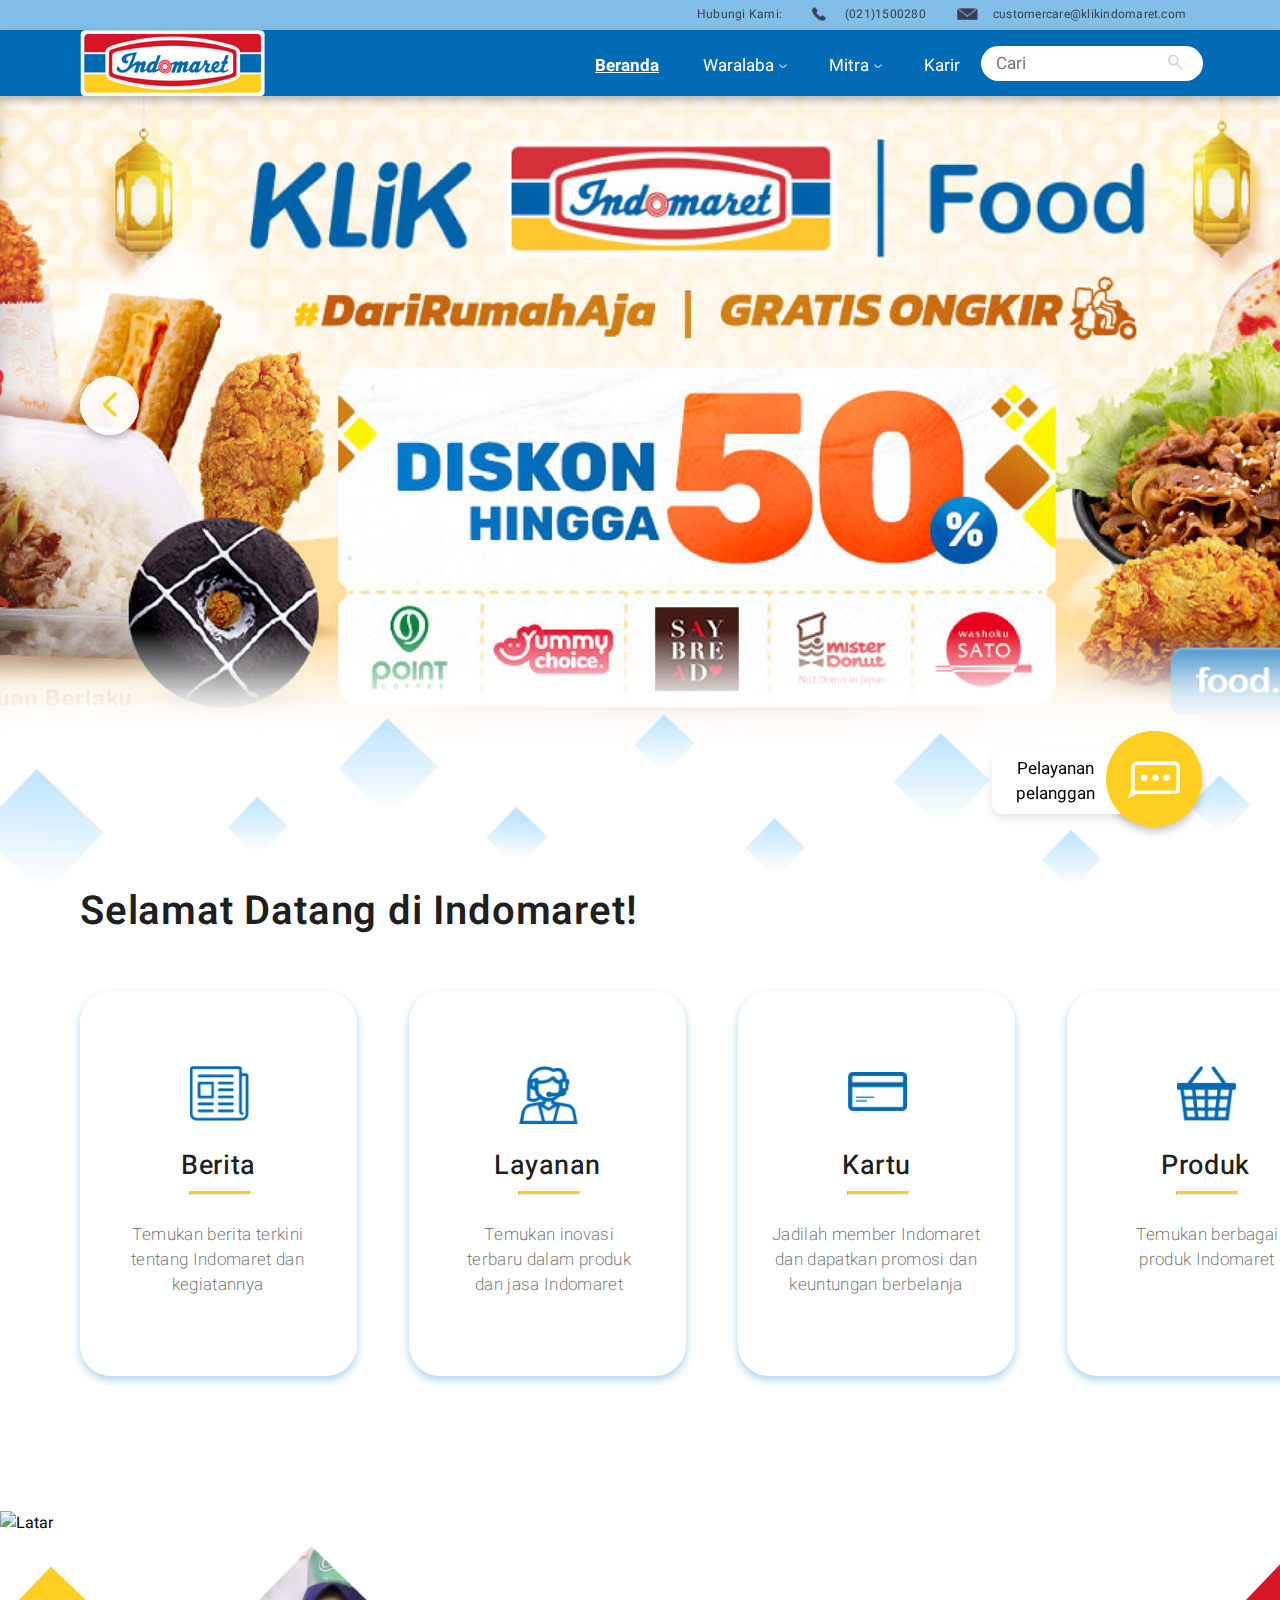
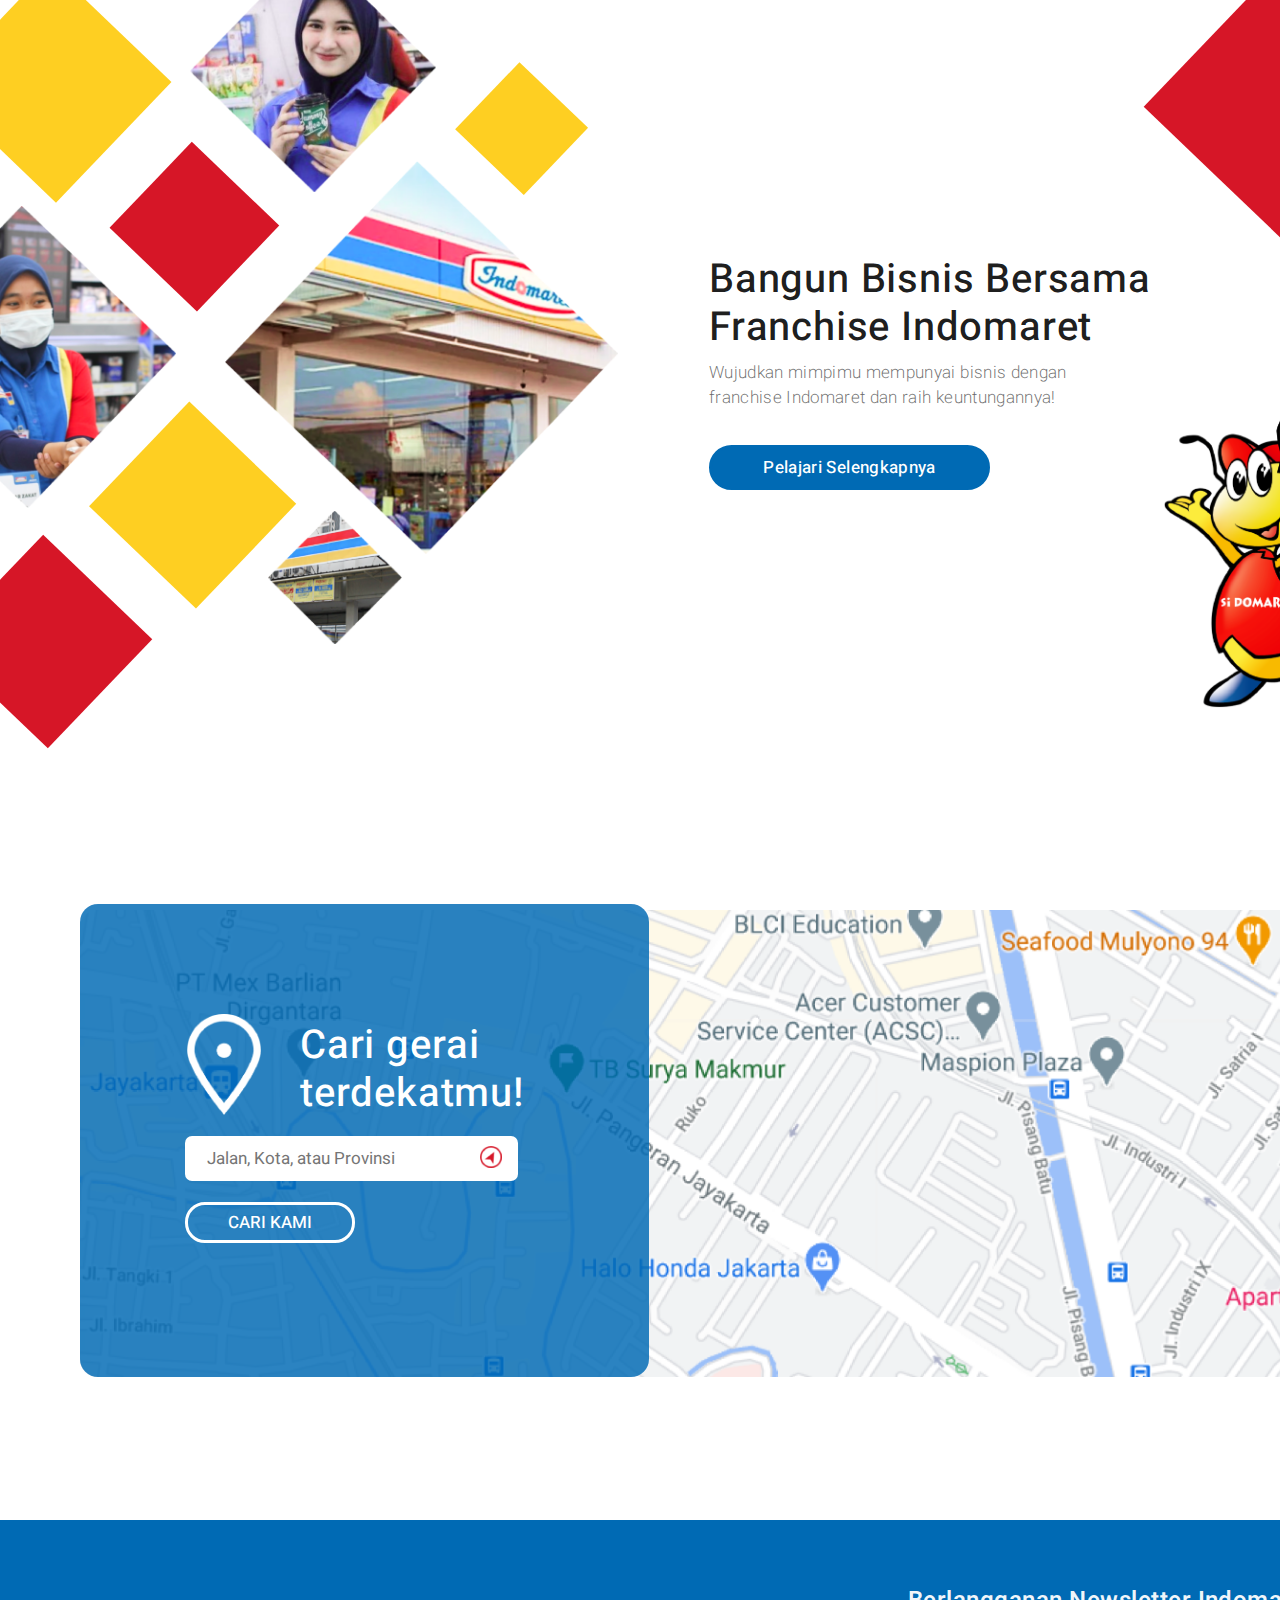
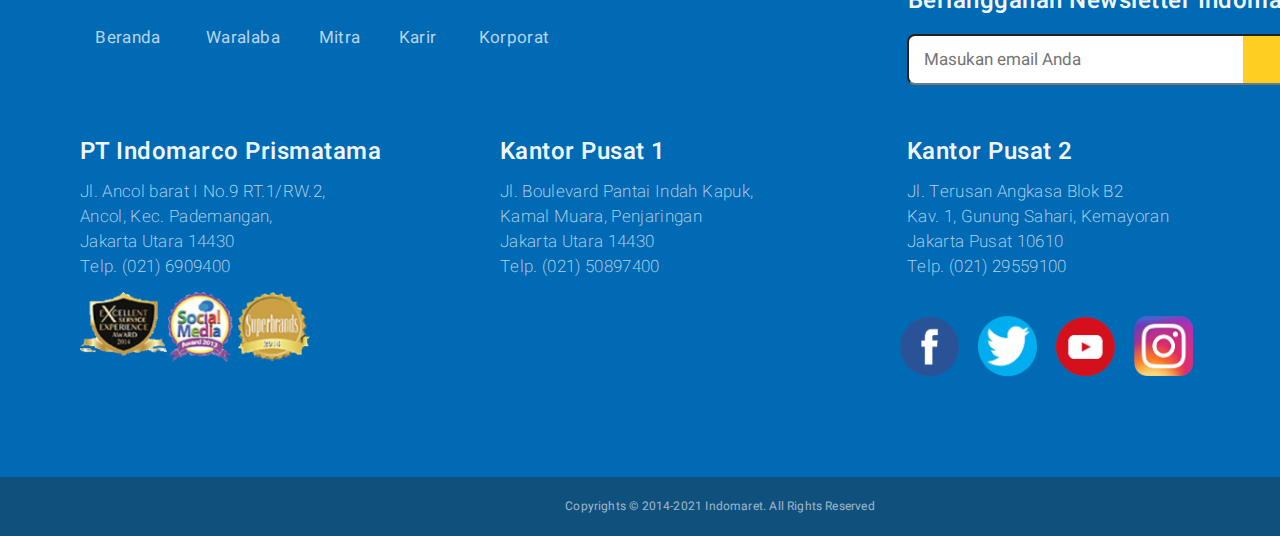
==== commit 8a23ff93: "Add files via upload" ====
--- a/index.html
+++ b/index.html
@@ -4,7 +4,7 @@
 <head>
 	<meta charset="utf-8">
 	<link rel="preconnect" href="https://fonts.gstatic.com">
-	<link href="https://fonts.googleapis.com/css2?family=Heebo:wght@300;400;500;600;700&display=swap" rel="stylesheet">
+	<link href="https://fonts.googleapis.com/css2?family=Heebo:wght@200;300;400;500;600&display=swap" rel="stylesheet">
 	<link rel="stylesheet" type="text/css" href="assets/global.css">
 	<link rel="stylesheet" type="text/css" href="assets/beranda.css">
 	<title>Indomaret</title>
@@ -84,7 +84,7 @@
 
 	<main>
 		<section id="ads"><!--ad banner-->
-			<img src="images/ads1.png" alt="Diskon klik food Indomaret" class="hero_banner"/>
+			<img src="images/ads1.jpg" alt="Diskon klik food Indomaret" class="hero_banner"/>
 			<div id="arrow_buttons">
 				<button class="arrow"> 
 					<span id="left_arrow">
@@ -195,10 +195,10 @@
 
 	<footer>
 		<section>
-			<span class="navifooter">Beranda</span>
+			<span class="navifooter"><a href="index.html">Beranda</a></span>
 			<span class="navifooter">Waralaba</span>
 			<span class="navifooter">Mitra</span>
-			<span class="navifooter">Karir</span>
+			<span class="navifooter"><a href="karir.html">Karir</a></span>
 			<span class="navifooter">Korporat</span> 
 		</section>
 		
--- a/assets/global.css
+++ b/assets/global.css
@@ -1,3 +1,7 @@
+@import 'navigation.css';
+@import 'footer.css';
+@import 'pelayananpelanggan.css';
+
 *{
 	margin: 0;
 	padding: 0;
@@ -51,7 +55,7 @@
 }
 
 h4{
-	font-weight: 700;
+	font-weight: 600;
 	color: rgba(255, 255, 255, 0.94);
 	font-size: 24px;
 	line-height: 35px;
@@ -59,500 +63,11 @@
 }
 
 p{
-	font-weight: 300;
+	font-weight: 200;
 	color: #696969;
 	font-size: 17px;
 	line-height: 25px;
 	letter-spacing: 0.02em;
-}
-
-nav{
-	position: fixed;
-	top: 0;
-	height: 96px;
-	width: 100%;
-	z-index: 6;
-}
-
-#contact{
-	margin-right: 63px;
-	width: 100%;
-	height: 30px;
-	background-color: #81BEE8;
-}
-
-#contact div{
-	float: right;
-}
-
-#contact p{
-	line-height: 17.63px;
-	float: left;
-	font-size: 12px;
-	letter-spacing: 2%;
-	font-weight: 400;
-	color: #393E55;
-	margin-top: 6px;
-	margin-right: 80px;
-	display: inline-block;
-	margin-left: 15px;
-}
-
-#contact img{
-	float: left;
-}
-
-#phone{
-	width: 14px;
-	padding: 4px;
-	margin-top: 3px;
-}
-
-#email{
-	width: 22px;
-	margin-top: 7px;
-}
-
-#navigation{
-	height: 66px;
-	background-color: #006AB4;
-	box-shadow: 0px 4px 8px rgba(0, 0, 0, 0.25);
-}
-
-#navigation img#logo{
-	height: 66px;
-	margin-left: 80px;
-	float: left;
-}
-
-#navigation div{
-	position: relative;
-	top: 4px;
-	margin-left: 260px;
-}
-
-#navigation div div.menu a{
-	height: 20px;
-	text-align: center;
-	color: #ffffff;
-	font-size: 17px;
-	font-weight: 400px;
-	float: left;
-	text-decoration: none;
-	margin-left: 15px;
-	width: 96px;
-}
-
-#navigation div div.menu span, div.square_waralaba span, div.square_mitra span, div.square_korporat span{
-	height: 20px;
-	text-align: center;
-	color: #ffffff;
-	font-size: 17px;
-	font-weight: 400px;
-	float: left;
-	text-decoration: none;
-	margin-left: 15px;
-	width: 96px;
-}
-
-div#karir, #karir a{
-	cursor: pointer;
-}
-
-#navigation div div.menu, div.square_waralaba span{
-	position: absolute;
-	top: 19px;
-	left: 19px;
-}
-
-div.square_mitra span{
-	position: absolute;
-	top: 19px;
-	left: -14px;
-}
-
-div.square_korporat span{
-	position: absolute;
-	top: 19px;
-	left: -2px;
-}
-
-#navigation div div.menu{
-	position: relative;
-}
-
-#navigation div span img{
-	position: absolute;
-    top: 11px;
-    height: 3.8px;
-    margin-left: 6px;
-}
-
-#navigation div div a.current{
-	font-weight: 700;
-	text-decoration: underline;
-}
-
-.menu_dropdown_waralaba{
-	display: none;
-	width: 207px;
-	height: auto;
-}
-
-#waralaba:hover .menu_dropdown_waralaba{
-	display: block;
-	position: absolute;
-	top: 30px;
-	left: -443px;
-}
-
-.square_waralaba,.square_mitra,.square_korporat{
-	display: none;
-	background-color: #FECF22;
-	border-radius: 22px 22px 0px 0px;
-	width: 170px;
-	height: 54px;
-}
-
-.square_mitra,.square_korporat{
-	width: 133px;
-}
-
-#waralaba:hover .square_waralaba{
-	display: block;
-	position: absolute;
-	top: -20px;
-	left: -183px;
-}
-
-div.menu_drop{
-	width: 163px;
-	padding: 8px 22px 7px 22px;
-	background-color: #ffffff;
-	color: #10507D;
-	font-weight: 400;
-	font-size: 17px;
-	cursor: pointer;
-}
-
-div.menu_drop hr{
-	border-top: 0.75px solid rgba(0, 0, 0, 0.08);
-	position: relative;
-	top: 7px;
-}
-
-div.menu_drop:hover{
-	background-color: #FECF22;
-	color: #ffffff;
-}
-
-div.menu_drop:active{
-	background-color: #DFB001;
-	color: #ffffff;
-}
-
-div.menu_drop:first-child{
-	padding: 0;
-	height: 20px;
-	width: 207px;
-	border-bottom: none;
-}
-
-div.menu_drop:last-child{
-	padding: 0;
-	height: 23px;
-	width: 207px;
-	border-bottom: none;
-}
-
-div.menu_drop:first-child:hover{
-	background-color: #ffffff;
-}
-
-div.menu_drop:first-child:active{
-	background-color: #ffffff;
-}
-
-div.menu_drop:last-child:hover{
-	background-color: #ffffff;
-}
-
-div.menu_drop:last-child:active{
-	background-color: #ffffff;
-}
-
-.menu_dropdown_mitra{
-	display: none;
-}
-
-#mitra:hover .menu_dropdown_mitra{
-	display: block;
-	position: absolute;
-	top: 30px;
-	left: -300px;
-}
-
-#mitra:hover .square_mitra{
-	display: block;
-	position: absolute;
-	top: -20px;
-	left: -40px;
-}
-
-.menu_dropdown_korporat{
-	display: none;
-
-}
-
-#korporat:hover .menu_dropdown_korporat{
-	display: block;
-	position: absolute;
-	top: 30px;
-	left: -89px;
-}
-
-#korporat:hover .square_korporat{
-	display: block;
-	position: absolute;
-	top: -20px;
-	left: 171px;
-}
-
-#search_container{
-	position: relative;
-	float: right;
-	width: 207px;
-  	height: 35px;
-  	margin-right: 92px;
-  	top: -50px;
-}
-
-#search_container input[type=text] {
-  	width: 207px;
-  	height: 35px;
-  	padding-left: 15px;
-  	border: none;
-  	border-radius: 18.5px;
-  	color: #000000;
-  	font-size: 17px;
-}
-
-#search{
-  	padding: 6px 22px;
- 	top: 70px;
- 	width: 15px;
-  	border: none;
-  	cursor: pointer;
-  	position: absolute;
-  	left: 165px;
-  	top: 3px;
-}
-
-footer{
-	background-color: #006AB4;
-	width: 1440px;
-	height: 603px;
-}
-
-.navifooter:first-child{
-	margin-left: 80px;
-}
-
-.navifooter{
-	position: relative;
-	display: inline-block;
-	width: 96px;
-	height: 25px;
-	margin-left: 15px;
-	font-weight: 400px;
-	color: rgba(255, 255, 255, 0.72);
-	font-size: 17px;
-	text-align: center;
-	letter-spacing: 0.02em;
-	cursor: pointer;
-}
-
-.navifooter:hover{
-	color: #FFFFFF
-}
-.navifooter:active{
-	color: #FECF22;
- }
-
-.newsletter{
-	float: right;
-	position: relative;
-}
-
-.newsletter h4{
-	margin-left: 1px;
-}
-
-.newsletter input[type=text]#new_search{
-	margin-top: 8px;
-	width: 414px;
-	height: 47px;
-	background: #FFFFFF;
-	border-radius: 8px;
-  	color: #000000;
-  	font-size: 17px;
-  	padding-left: 15px;
-}
-
-#new_search_arrow{
-	position: relative;
-	top: 18px;
-	left: -101px;
-	width: 22px;
-	height: 14px;
-	padding: 16px 37px 17px 37px;
-	border-radius: 0px 8px 8px 0px;
-	background: #FECF22;
-	cursor: pointer;
-}
-
-.company{
-	float: left;
-	clear: both;
-	margin-left: 80px;
-}
-
-.company_address{
-	width: 392px;
-	float: left;
-	margin-left: 15px;
-	margin-top: 120px;
-}
-
-.company_address:nth-child(1){
-	margin-left: 0;
-	width: 405px;
-}
-
-div.company_address p{
-	color: rgba(255, 255, 255, 0.72);
-	margin-top: 10px;
-}
-
-div.company_address h4{
-	color: rgba(255, 255, 255, 0.94);
-}
-
-.awards img{
-	height: 70px;
-	margin-left: 80px;
-}
-
-.socmed{
-	position: relative;
-	left: 900px;
-}
-
-.socmed img{
-	width: 59px;
-}
-
-.socmed a:nth-child(2),.socmed a:nth-child(3),.socmed a:nth-child(4){
-	margin-left: 15px;
-}
-
-.copyright{
-	background-color: #10507D;
-	width: 100%;
-}
-
-#copyright_words{
-	font-size: 12px;
-	line-height: 18px;
-	text-align: center;
-	letter-spacing: 0.015em;
-	color: rgba(255, 255, 255, 0.6);
-	width: 100%;
-	padding-top: 20px;
-	padding-bottom: 21px;
-}
-
-#pelayanan{
-	position: fixed;
-	right: 100px;
-	bottom: 80px;
-	z-index: 5;
-	cursor: pointer;
-}
-
-#pelayanan .circle{
-	background-color: #FECF22;
-	border-radius: 50%;
-	display: inline-block; 
-	height: 96px;
-	width: 96px;
-	position: absolute;
-}
-
-#pelayanan .circle:nth-child(1){
-	top: -17px;
-	left: 111px;
-	z-index: 2;
-	box-shadow: 0px 4px 8px rgba(0, 0, 0, 0.25);
-}
-
-#pelayanan .circle:nth-child(2){
-	top: -17px;
-	left: 111px;
-	z-index: 4;
-	display: inline-block; 
-}
-
-#pelayanan span#rectangle{
-	display: inline-block;
-	z-index: 3;
-	position: relative;
-	border-radius: 12px;
-	right: 3px;
-	box-shadow: 0px 4px 8px rgba(0, 0, 0, 0.1);
-	background-color: #ffffff;
-	height: 66px;
-	width: 185px;
-}
-
-#pelayanan span img{
-	width: 52px;
-	padding-top: 6.9px;
-	padding-bottom: 6.9px;
-	margin-top: 23px;
-}
-
-#pelayanan span span{
-	font-weight: 400;
-	font-size: 17px;
-	letter-spacing: 2%;
-	width: 87px;
-	position: absolute;
-	left: 20px;
-	top: 8px;
-}
-
-#active_pelayanan{
-	display: none;
-}
-
-#pelayanan:active #active_pelayanan{
-	display: block;
-	position: absolute;
-	left: 22px;
-	top: 0px;
-}
-
-#pelayanan:active .circle{
-	background-color: #ffffff;
-}
-
-#pelayanan:active span#rectangle{
-	background-color: #FECF22;
-}
-
-#pelayanan:active #rectangle_text{
-	color: #ffffff;
 }
 
 
@@ -564,4 +79,3 @@
 
 
 
-
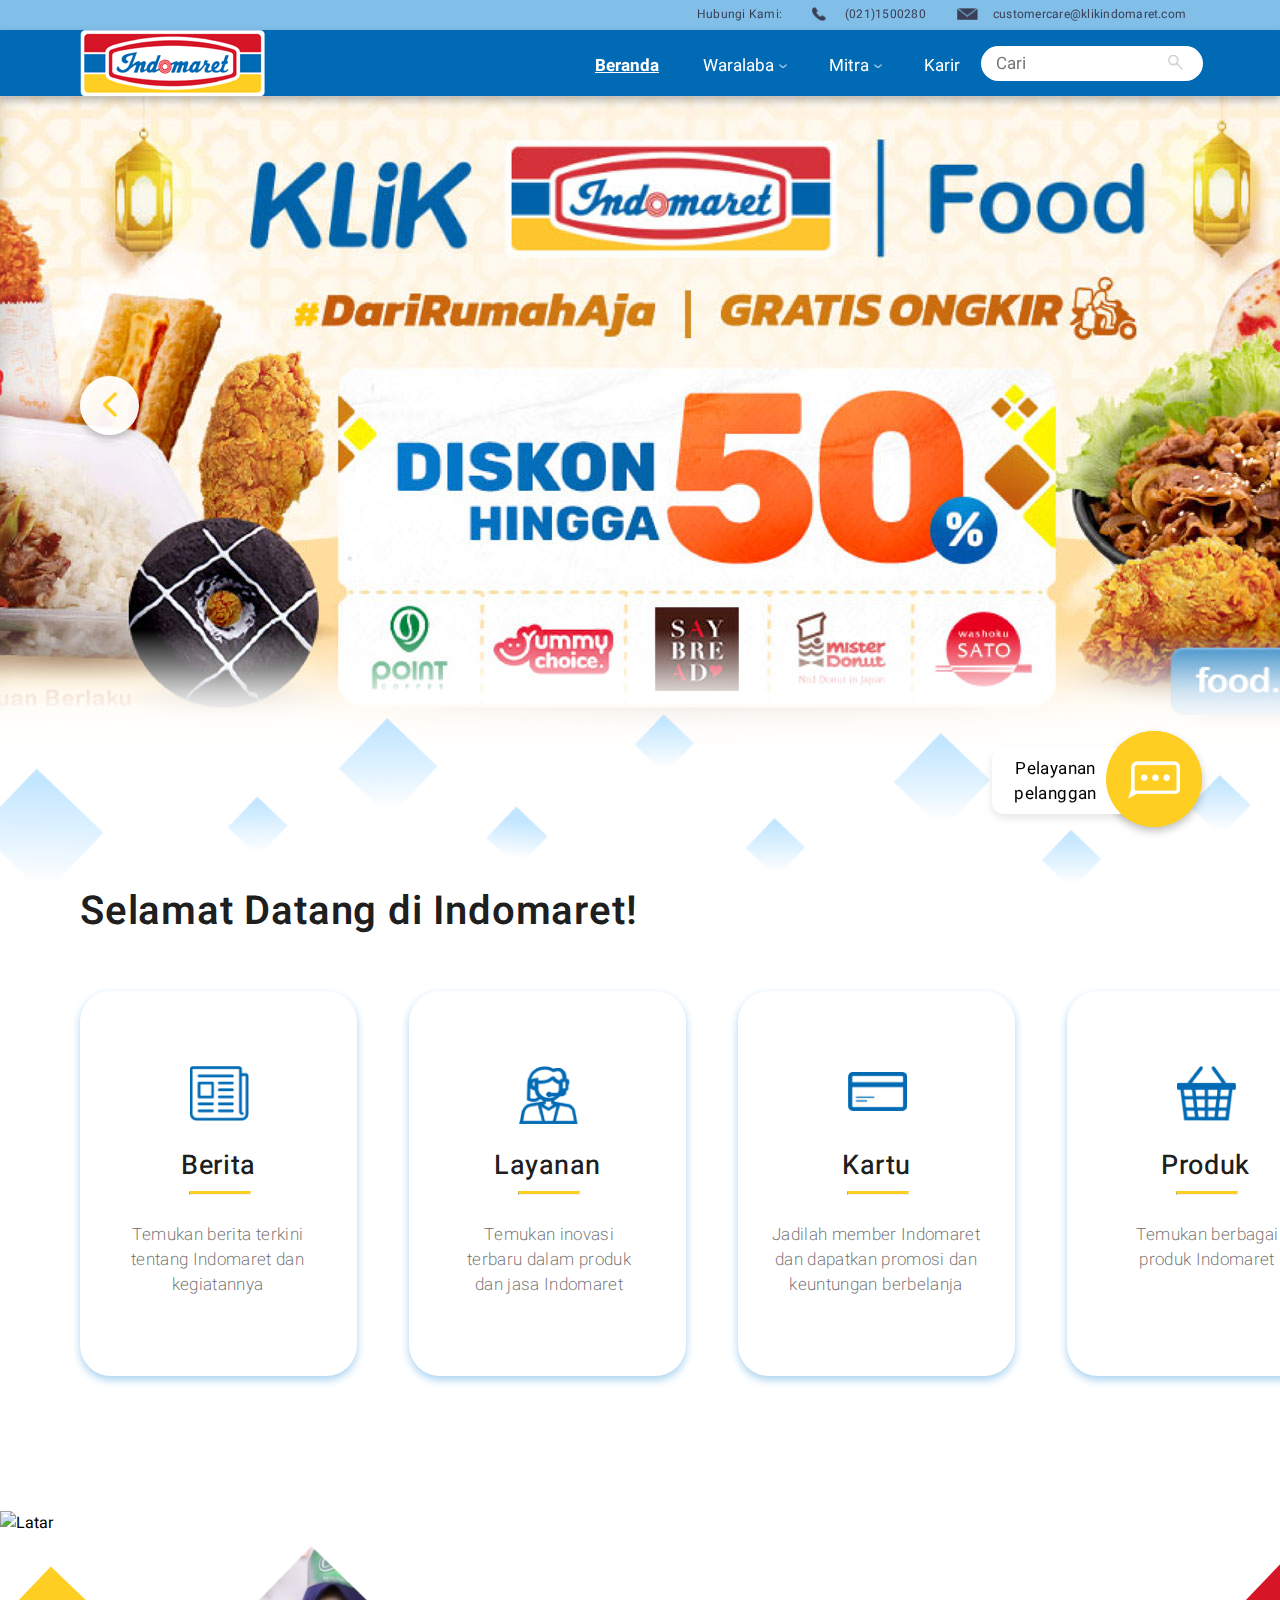
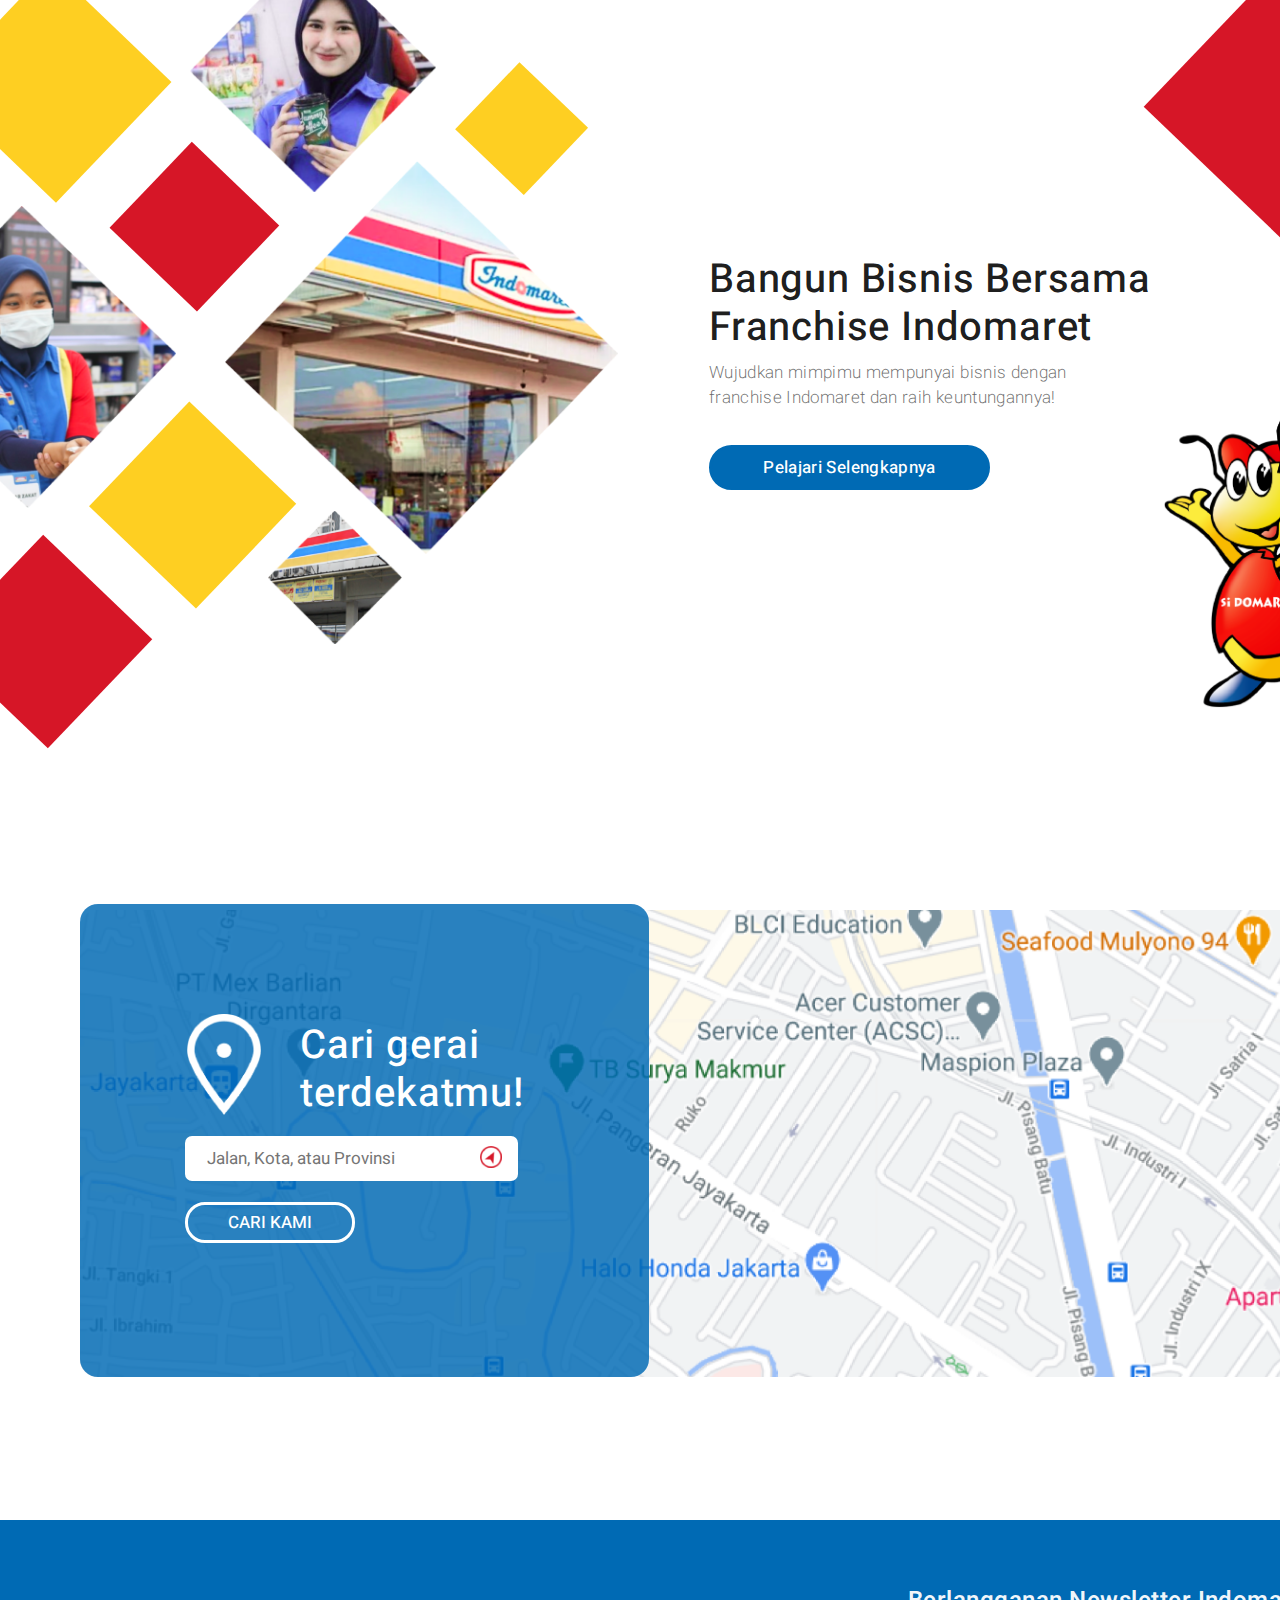
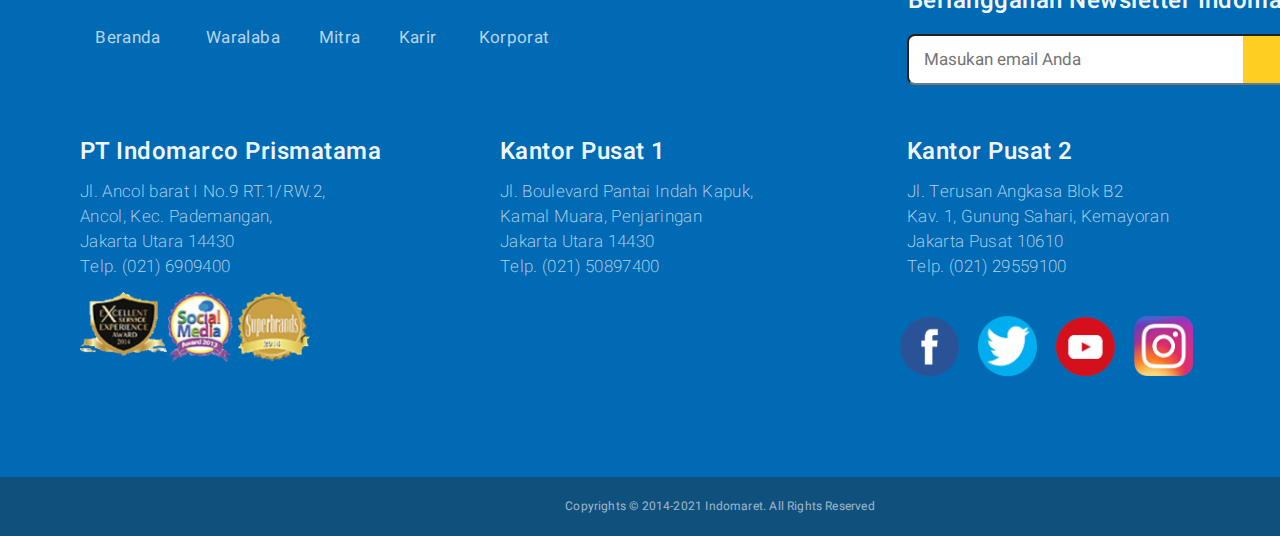
==== commit 5141a0a6: "Upload validated codes" ====
--- a/index.html
+++ b/index.html
@@ -1,6 +1,6 @@
 <!--Indomaret Website Group 1(Assignment2)-->
 <!DOCTYPE html>
-<html style="margin: 0;">
+<html style="margin: 0;" lang="id">
 <head>
 	<meta charset="utf-8">
 	<link rel="preconnect" href="https://fonts.gstatic.com">
@@ -14,11 +14,11 @@
 	<nav>
 		<div id="contact"><!--contact info-->
 			<div>
-				<p style="margin-right: 15px; width: 96px;">Hubungi Kami:</p>
+				<div style="margin-right: 15px; width: 96px;">Hubungi Kami:</div>
 				<img src="images/phone.png" alt="Telefon" id="phone"/>
-				<p style="margin-right: 15px; width: 96px;">(021)1500280</p>
+				<div style="margin-right: 15px; width: 96px;">(021)1500280</div>
 				<img src="images/email.png" alt="Surel" id="email"/>
-				<p style="width: 207px;">customercare@klikindomaret.com</p>
+				<div style="width: 207px;">customercare@klikindomaret.com</div>
 			</div>
 		</div>
 		<div id="navigation"><!--main nav bar-->
@@ -47,7 +47,7 @@
 					<div class="square_mitra">
 						<span>Mitra</span>
 					</div>
-					<span>Mitra<img src="images/dropdown_arrow.png"/></span>
+					<span>Mitra<img src="images/dropdown_arrow.png" alt="Navigasi"/></span>
 					<div class="menu_dropdown_mitra">
 						<div class="menu_drop"></div>
 						<div class="menu_drop">Pemasok<hr></div>
@@ -153,19 +153,19 @@
 		<section id="franchise"><!--franchise with diamonds-->
 			<div id="diamond_container">
 				<img src="images/home_mid_bg.png" class="mid_gradient_background" alt="Latar">
-				<div class="yellow_box" id="one"></div>
+				<div class="yellow_box one"></div>
 				<img src="images/diamond_mbak.png" id="mbak" alt="Sales Indomaret"/>
-				<div class="yellow_box" id="two"></div>
-				<div class="red_box" id="one"></div>
+				<div class="yellow_box two"></div>
+				<div class="red_box one"></div>
 				<img src="images/diamond_mask_mbak.png" id="mbak_mask" alt="Sales Indomaret"/>
 				<img src="images/diamond_indomaret.png" id="indomaret" alt="Gerai Indomaret"/>
-				<div class="yellow_box" id="three"></div>
+				<div class="yellow_box three"></div>
 				<img src="images/diamond_indomaret_small.png" id="indomaret_small" alt="Gerai Indomaret"/>
-				<div class="red_box" id="two"></div>
+				<div class="red_box two"></div>
 				<img src="images/diamond_mask_dude.png" id="mask_dude" alt="Sales Indomaret"/>
 				<img src="images/diamond_dude.png" id="dude" alt="Sales Indomaret"/>
-				<div class="red_box" id="three"></div>
-				<div class="yellow_box" id="four"></div>
+				<div class="red_box three"></div>
+				<div class="yellow_box four"></div>
 				<img src="images/domar.png" id="domar" alt="Domar"/>
 			</div>
 			<div id="bangun_bisnis">
@@ -176,13 +176,13 @@
 		</section>
 
 		<section id="map"><!--cari gerai map-->
-			<img src="images/cari_kami_map.png"/>
+			<img src="images/cari_kami_map.png" alt="Peta"/>
 			<div id="cari_gerai">
-				<img src="images/location_icon.png" id="location"/>
+				<img src="images/location_icon.png" id="location" alt="Lokasi"/>
 				<h2>Cari gerai<br> terdekatmu!</h2>
 				<input type="text" placeholder="Jalan, Kota, atau Provinsi" id="cari_gerai_terdekatmu">
 				<div id="hover_help">
-					<button id="hover_location"><img src="images/red_location_icon.png" id="red_icon"/></button>
+					<button id="hover_location"><img src="images/red_location_icon.png" id="red_icon" alt="Lokasi saat ini"/></button>
 					<div class="bubble_chat">
 						<div class="bubble">Klik untuk pakai lokasi Anda</div>
 						<div class="pointer"></div>
@@ -237,10 +237,10 @@
 		</section>
 
 		<section class="socmed">
-			<a href="https://www.facebook.com/IndomaretMudahdanHemat/" target=”_blank”><img src="images/facebook.png" alt="Facebook"/></a>
-			<a href="https://twitter.com/indomaret?lang=en" target=”_blank”><img src="images/twitter.png" alt="Twitter"/></a>
-			<a href="https://www.youtube.com/channel/UCDfDwRm4uwDrym-dFgs7_EQ" target=”_blank”><img src="images/youtube.png" alt="Youtube"/></a>
-			<a href="https://www.instagram.com/indomaret/?hl=en" target=”_blank”><img src="images/instagram.png" alt="Instagram"/></a>
+			<a href="https://www.facebook.com/IndomaretMudahdanHemat/" target="_blank"><img src="images/facebook.png" alt="Facebook"/></a>
+			<a href="https://twitter.com/indomaret?lang=en" target="_blank"><img src="images/twitter.png" alt="Twitter"/></a>
+			<a href="https://www.youtube.com/channel/UCDfDwRm4uwDrym-dFgs7_EQ" target="_blank"><img src="images/youtube.png" alt="Youtube"/></a>
+			<a href="https://www.instagram.com/indomaret/?hl=en" target="_blank"><img src="images/instagram.png" alt="Instagram"/></a>
 		</section>
 
 		<section class="copyright">
--- a/assets/beranda.css
+++ b/assets/beranda.css
@@ -228,7 +228,7 @@
 	transform: rotate(-46.26deg);
 }
 
-div.yellow_box#one{
+div.yellow_box.one{
 	top: 210px;
 	left: -30px;
 	width: 167.23px;
@@ -243,14 +243,14 @@
 	height: 246px;
 }
 
-div.yellow_box#two{
+div.yellow_box.two{
 	top: 290px;
 	left: 475px;
 	width: 93.39px;
 	height: 94.86px;
 }
 
-div.red_box#one{
+div.red_box.one{
 	top: 375px;
 	left: 135px;
 	width: 119.3px;
@@ -271,7 +271,7 @@
 	height: 393px;
 }
 
-div.yellow_box#three{
+div.yellow_box.three{
 	top: 640px;
 	left: 120px;
 	width: 145.31px;
@@ -285,7 +285,7 @@
 	height: 133px;
 }
 
-div.red_box#two{
+div.red_box.two{
 	left: -30px;
 	top: 775px;
 	width: 151.03px;
@@ -306,7 +306,7 @@
 	height: 317px;
 }
 
-div.red_box#three{
+div.red_box.three{
 	position: absolute;
 	width: 228.55px;
 	height: 228.55px;
@@ -315,7 +315,7 @@
 }
 
 
-div.yellow_box#four{
+div.yellow_box.four{
 	width: 167.23px;
 	height: 167.4px;
 	position: absolute;
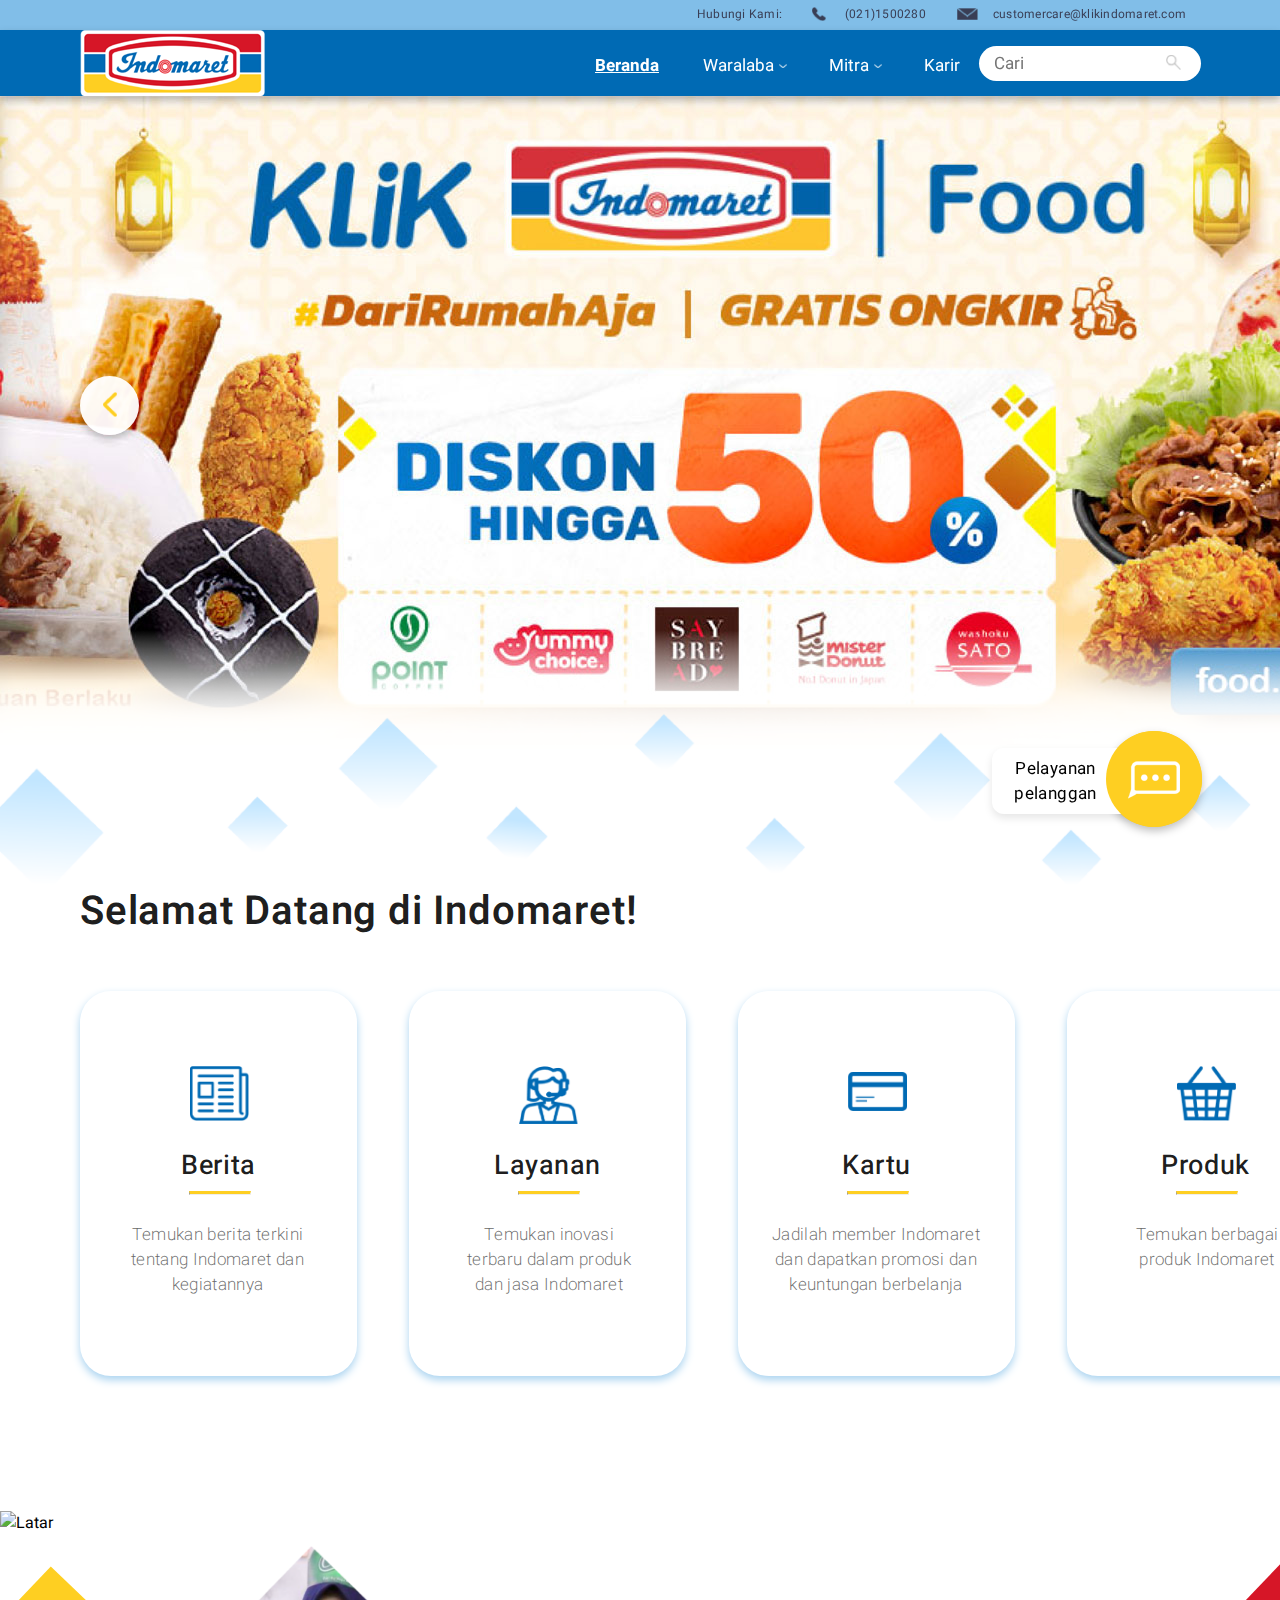
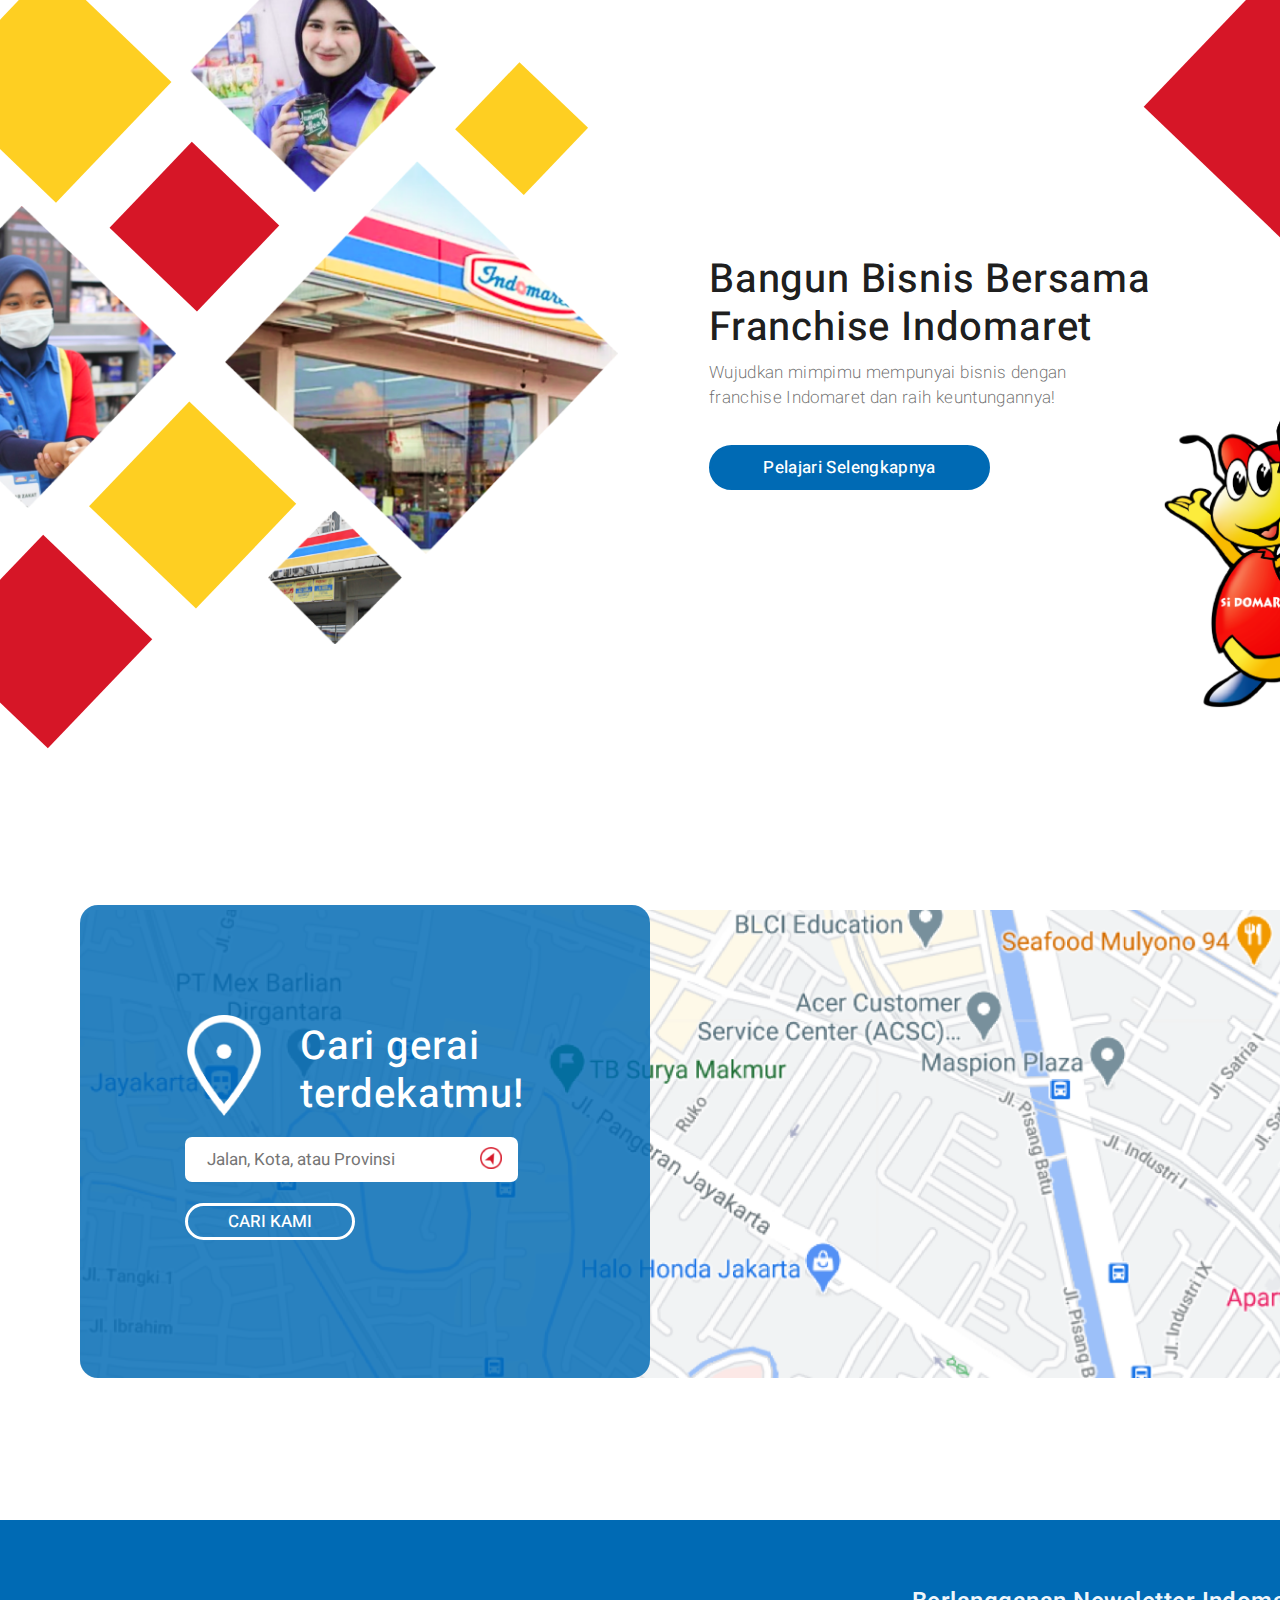
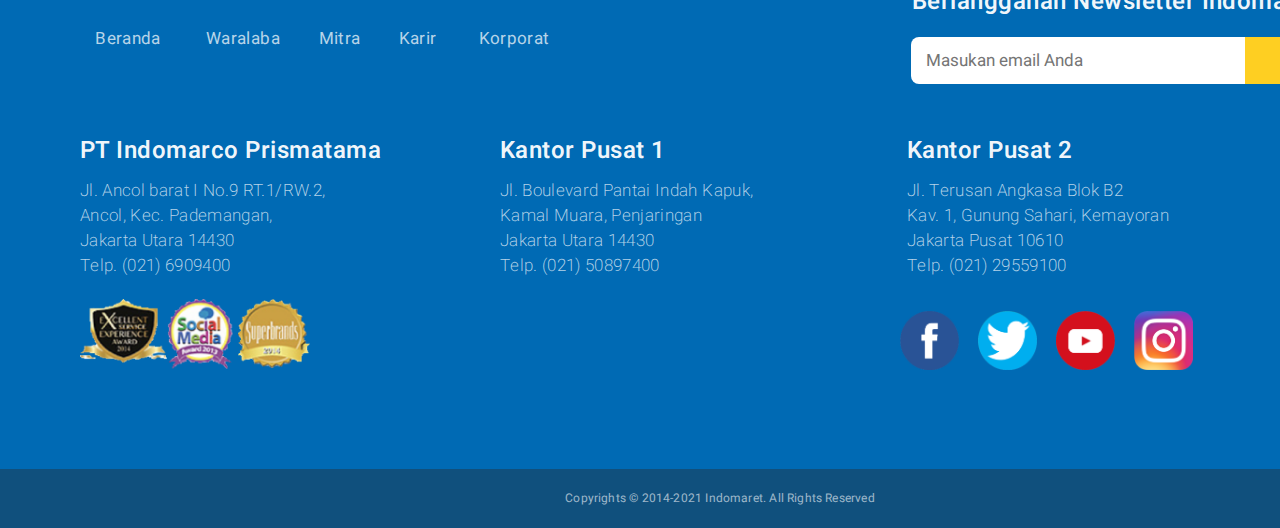
==== commit 4cd3ba04: "UPdate karir" ====
--- a/index.html
+++ b/index.html
@@ -38,7 +38,7 @@
 						<div class="menu_drop">Keuntungan<hr></div>
 						<div class="menu_drop">Investasi<hr></div>
 						<div class="menu_drop">Pendaftaran<hr></div>
-						<div class="menu_drop" style="border-bottom: none">Testimoni</div>
+						<div class="menu_drop" style="border-bottom: none;">Testimoni</div>
 						<div class="menu_drop"></div>
 					</div>
 				</div>
@@ -53,7 +53,7 @@
 						<div class="menu_drop">Pemasok<hr></div>
 						<div class="menu_drop">Properti & Lokasi<hr></div>
 						<div class="menu_drop">Sewa Teras<hr></div>
-						<div class="menu_drop" style="border-bottom: none">Pendaftaran ATM</div>
+						<div class="menu_drop" style="border-bottom: none;">Pendaftaran ATM</div>
 						<div class="menu_drop"></div>
 					</div>
 				</div>
@@ -70,7 +70,7 @@
 						<div class="menu_drop">Pusat Distribusi<hr></div>
 						<div class="menu_drop">Gerai & Pemasaran<hr></div>
 						<div class="menu_drop">Penghargaan<hr></div>
-						<div class="menu_drop" style="border-bottom: none">Pendaftaran ATM</div>
+						<div class="menu_drop" style="border-bottom: none;">Pendaftaran ATM</div>
 						<div class="menu_drop"></div>
 					</div>
 				</div>
--- a/assets/beranda.css
+++ b/assets/beranda.css
@@ -22,7 +22,7 @@
 
 #right_arrow{
 	float: right;
-	margin-left: 1140px;
+	margin-left: 1143px;
 }
 
 #ads button.arrow img.active_arrow{
@@ -381,13 +381,13 @@
 }
 
 #map img{
-	width: 1265px;
+	width: 1266px;
 }
 
 #cari_gerai{
 	background-color: rgba(0, 106, 180, 0.83);
 	border-radius: 18px;
-	width: 569px;
+	width: 570px;
 	height: 473px;
 	position: relative;
 	top: -480px;
@@ -472,9 +472,8 @@
 	border: 3px solid #FFFFFF;
 	box-sizing: border-box;
 	border-radius: 20px;
-	box-sizing: border-box;
 	width: 170px;
-	height: 41px;
+	height: 37px;
 	font-weight: 500;
 	font-size: 17px;
 	line-height: 25px;
@@ -483,6 +482,8 @@
 	cursor: pointer;
 	margin-left: 105px;
 	margin-top: -3px;
+	padding-top: 2px;
+	padding-bottom: 2px;
 }
 
 button.cari_kami:hover{
@@ -510,7 +511,7 @@
 }
 
 .awards img{
-	margin-top: 10px;
+	margin-top: 16px;
 }
 
 .newsletter{
@@ -518,29 +519,29 @@
 }
 
 .socmed{
-	top: -68px;
+	top: -72px;
 }
 
 .copyright{
-	margin-top: 26px;
-}
-
-
-
-
-
-
-
-
-
-
-
-
-
-
-
-
-
-
-
-
+	margin-top: 20px;
+}
+
+
+
+
+
+
+
+
+
+
+
+
+
+
+
+
+
+
+
+
